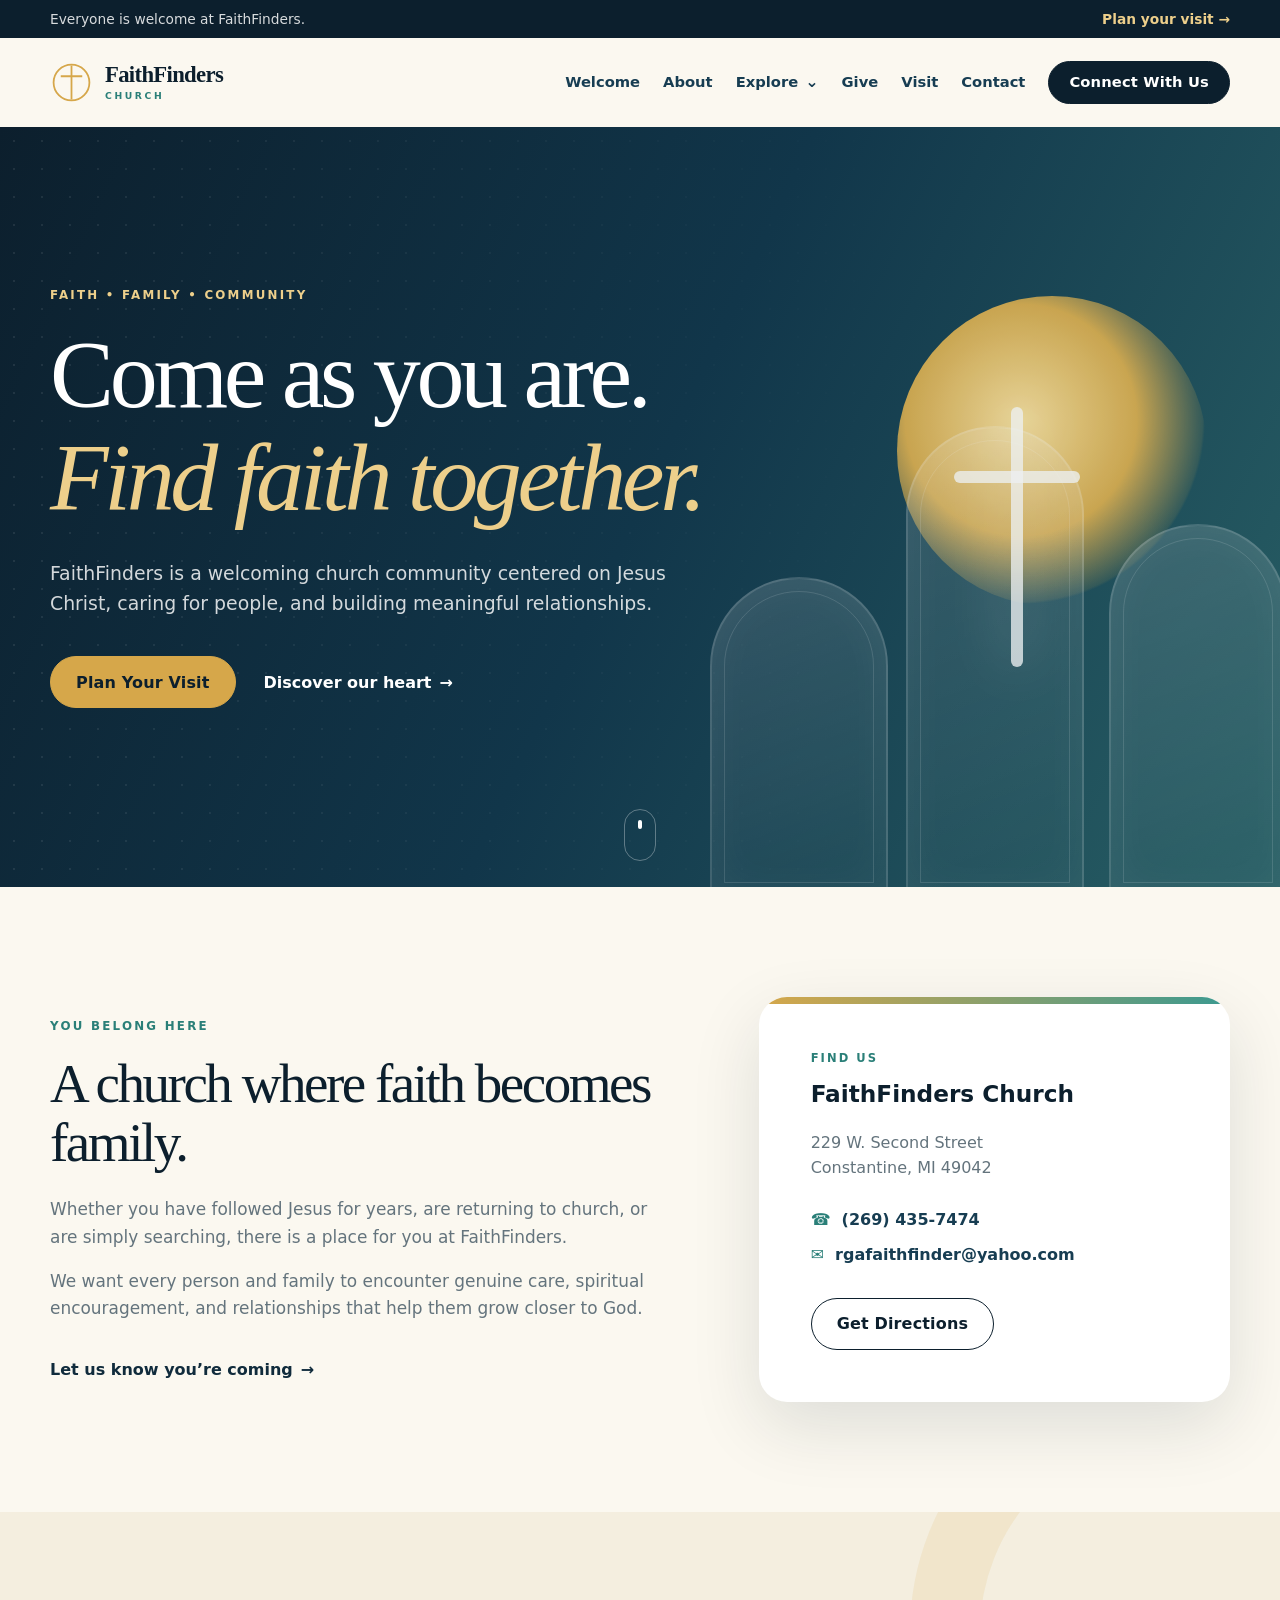
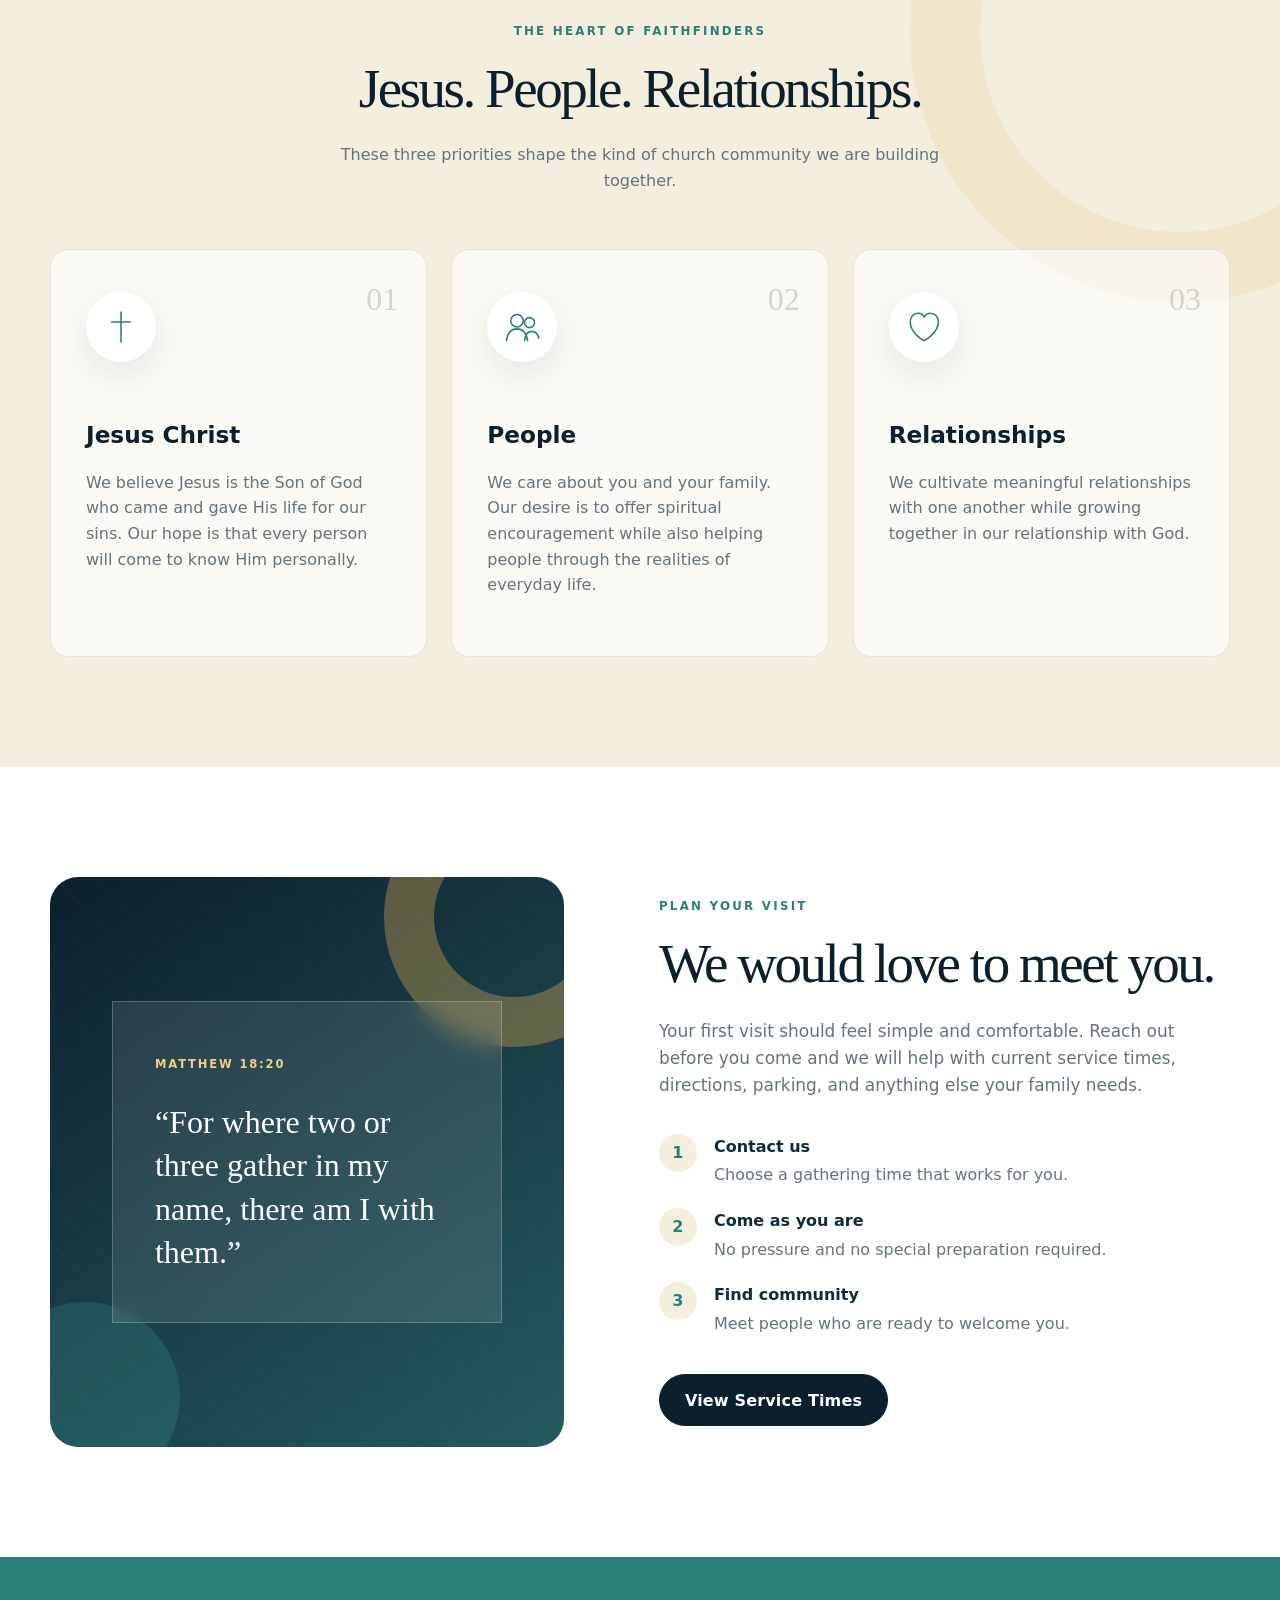
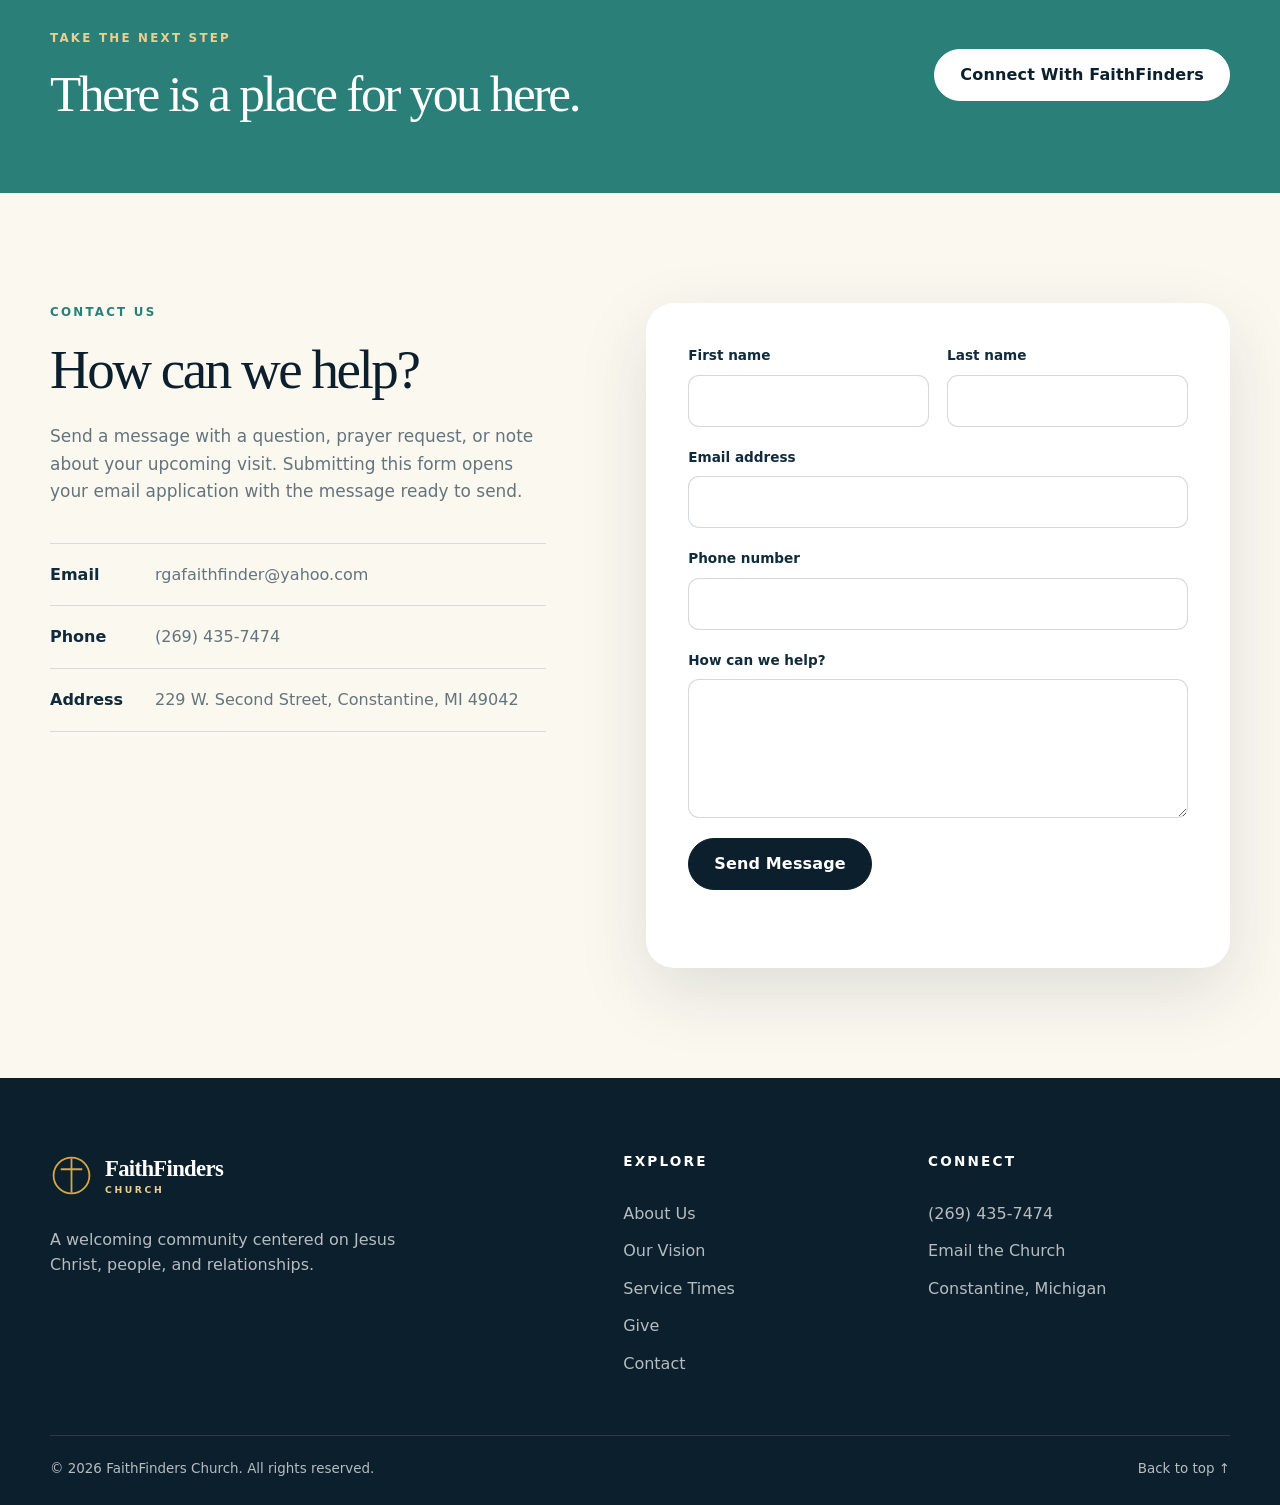
==== index.html @ 2bd444d2 "Add files via upload" ====
<!DOCTYPE html>
<html lang="en">
<head>
  <meta charset="UTF-8" />
  <meta name="viewport" content="width=device-width, initial-scale=1.0" />
  <meta name="description" content="FaithFinders Church in Constantine, Michigan — a community centered on Jesus Christ, people, and relationships." />
  <title>FaithFinders Church | Constantine, Michigan</title>
  <link rel="stylesheet" href="styles.css" />
</head>
<body>
  <a class="skip-link" href="#main">Skip to main content</a>

  <div class="announcement">
    <div class="container announcement__inner">
      <span>Everyone is welcome at FaithFinders.</span>
      <a href="#visit">Plan your visit <span aria-hidden="true">→</span></a>
    </div>
  </div>

  <header class="site-header" id="top">
    <div class="container nav-wrap">
      <a class="brand" href="#top" aria-label="FaithFinders Church home">
        <span class="brand-mark" aria-hidden="true">
          <svg viewBox="0 0 48 48" role="img">
            <path d="M24 5v38M12 17h24" />
            <circle cx="24" cy="24" r="20" />
          </svg>
        </span>
        <span class="brand-copy">
          <strong>FaithFinders</strong>
          <small>Church</small>
        </span>
      </a>

      <button class="menu-toggle" type="button" aria-expanded="false" aria-controls="primary-nav">
        <span class="sr-only">Toggle navigation</span>
        <span></span><span></span><span></span>
      </button>

      <nav class="primary-nav" id="primary-nav" aria-label="Primary navigation">
        <a href="index.html#welcome">Welcome</a>
        <a href="about-us.html">About</a>
        <div class="nav-dropdown">
          <button class="nav-dropdown__toggle" type="button" aria-expanded="false" aria-haspopup="true">
            Explore <span aria-hidden="true">⌄</span>
          </button>
          <div class="nav-dropdown__menu">
            <a href="vision.html">
              <strong>Our Vision</strong>
              <small>Discover the future we believe for.</small>
            </a>
            <a href="service-times.html">
              <strong>Service Times</strong>
              <small>Find a gathering and plan your visit.</small>
            </a>
          </div>
        </div>
        <a href="give.html">Give</a>
        <a href="index.html#visit">Visit</a>
        <a href="index.html#contact">Contact</a>
        <a class="button button--small" href="index.html#contact">Connect With Us</a>
      </nav>
    </div>
  </header>

  <main id="main">
    <section class="hero" aria-labelledby="hero-title">
      <div class="hero-art" aria-hidden="true">
        <div class="sun"></div>
        <div class="window window--one"></div>
        <div class="window window--two"></div>
        <div class="window window--three"></div>
        <div class="cross"></div>
      </div>
      <div class="container hero__content">
        <p class="eyebrow">Faith • Family • Community</p>
        <h1 id="hero-title">Come as you are.<br /><em>Find faith together.</em></h1>
        <p class="hero__lead">FaithFinders is a welcoming church community centered on Jesus Christ, caring for people, and building meaningful relationships.</p>
        <div class="hero__actions">
          <a class="button" href="#visit">Plan Your Visit</a>
          <a class="text-link" href="about-us.html">Discover our heart <span aria-hidden="true">→</span></a>
        </div>
      </div>
      <a class="scroll-cue" href="#welcome" aria-label="Scroll to welcome section">
        <span></span>
      </a>
    </section>

    <section class="welcome section" id="welcome">
      <div class="container split-grid">
        <div class="section-copy reveal">
          <p class="eyebrow">You belong here</p>
          <h2>A church where faith becomes family.</h2>
          <p>Whether you have followed Jesus for years, are returning to church, or are simply searching, there is a place for you at FaithFinders.</p>
          <p>We want every person and family to encounter genuine care, spiritual encouragement, and relationships that help them grow closer to God.</p>
          <a class="text-link dark" href="#contact">Let us know you’re coming <span aria-hidden="true">→</span></a>
        </div>

        <div class="welcome-card reveal" aria-label="Church address and contact information">
          <div class="welcome-card__accent"></div>
          <p class="card-kicker">Find Us</p>
          <h3>FaithFinders Church</h3>
          <address>
            229 W. Second Street<br />
            Constantine, MI 49042
          </address>
          <div class="contact-lines">
            <a href="tel:+12694357474">
              <span class="icon" aria-hidden="true">☎</span>
              (269) 435-7474
            </a>
            <a href="mailto:rgafaithfinder@yahoo.com">
              <span class="icon" aria-hidden="true">✉</span>
              rgafaithfinder@yahoo.com
            </a>
          </div>
          <a class="button button--outline" href="https://www.google.com/maps/search/?api=1&query=229+W.+Second+Street%2C+Constantine%2C+MI+49042" target="_blank" rel="noopener">Get Directions</a>
        </div>
      </div>
    </section>

    <section class="heart section" id="about">
      <div class="container">
        <div class="section-heading reveal">
          <p class="eyebrow">The heart of FaithFinders</p>
          <h2>Jesus. People. Relationships.</h2>
          <p>These three priorities shape the kind of church community we are building together.</p>
        </div>

        <div class="value-grid">
          <article class="value-card reveal">
            <span class="value-number">01</span>
            <div class="value-icon" aria-hidden="true">
              <svg viewBox="0 0 64 64"><path d="M32 8v48M17 24h30" /></svg>
            </div>
            <h3>Jesus Christ</h3>
            <p>We believe Jesus is the Son of God who came and gave His life for our sins. Our hope is that every person will come to know Him personally.</p>
          </article>

          <article class="value-card reveal">
            <span class="value-number">02</span>
            <div class="value-icon" aria-hidden="true">
              <svg viewBox="0 0 64 64"><circle cx="24" cy="22" r="10"/><circle cx="44" cy="25" r="8"/><path d="M7 54c2-13 9-19 17-19s15 6 17 19M36 54c1-10 6-15 12-15 5 0 9 4 11 11"/></svg>
            </div>
            <h3>People</h3>
            <p>We care about you and your family. Our desire is to offer spiritual encouragement while also helping people through the realities of everyday life.</p>
          </article>

          <article class="value-card reveal">
            <span class="value-number">03</span>
            <div class="value-icon" aria-hidden="true">
              <svg viewBox="0 0 64 64"><path d="M32 54S10 42 10 24c0-8 5-14 13-14 5 0 8 3 9 6 2-3 5-6 10-6 8 0 13 6 13 14 0 18-23 30-23 30Z"/></svg>
            </div>
            <h3>Relationships</h3>
            <p>We cultivate meaningful relationships with one another while growing together in our relationship with God.</p>
          </article>
        </div>
      </div>
    </section>

    <section class="visit section" id="visit">
      <div class="container visit-grid">
        <div class="visit-visual reveal" aria-hidden="true">
          <div class="verse-card">
            <span>Matthew 18:20</span>
            <blockquote>“For where two or three gather in my name, there am I with them.”</blockquote>
          </div>
          <div class="visual-shape visual-shape--one"></div>
          <div class="visual-shape visual-shape--two"></div>
        </div>

        <div class="section-copy reveal">
          <p class="eyebrow">Plan your visit</p>
          <h2>We would love to meet you.</h2>
          <p>Your first visit should feel simple and comfortable. Reach out before you come and we will help with current service times, directions, parking, and anything else your family needs.</p>

          <div class="visit-steps">
            <div class="visit-step">
              <span>1</span>
              <div><strong>Contact us</strong><p>Choose a gathering time that works for you.</p></div>
            </div>
            <div class="visit-step">
              <span>2</span>
              <div><strong>Come as you are</strong><p>No pressure and no special preparation required.</p></div>
            </div>
            <div class="visit-step">
              <span>3</span>
              <div><strong>Find community</strong><p>Meet people who are ready to welcome you.</p></div>
            </div>
          </div>

          <a class="button" href="service-times.html">View Service Times</a>
        </div>
      </div>
    </section>

    <section class="cta-band">
      <div class="container cta-band__inner reveal">
        <div>
          <p class="eyebrow">Take the next step</p>
          <h2>There is a place for you here.</h2>
        </div>
        <a class="button button--light" href="#contact">Connect With FaithFinders</a>
      </div>
    </section>

    <section class="contact section" id="contact">
      <div class="container contact-grid">
        <div class="section-copy reveal">
          <p class="eyebrow">Contact us</p>
          <h2>How can we help?</h2>
          <p>Send a message with a question, prayer request, or note about your upcoming visit. Submitting this form opens your email application with the message ready to send.</p>

          <div class="contact-details">
            <a href="mailto:rgafaithfinder@yahoo.com"><strong>Email</strong><span>rgafaithfinder@yahoo.com</span></a>
            <a href="tel:+12694357474"><strong>Phone</strong><span>(269) 435-7474</span></a>
            <a href="https://www.google.com/maps/search/?api=1&query=229+W.+Second+Street%2C+Constantine%2C+MI+49042" target="_blank" rel="noopener"><strong>Address</strong><span>229 W. Second Street, Constantine, MI 49042</span></a>
          </div>
        </div>

        <form class="contact-form reveal" id="contact-form">
          <div class="field-row">
            <label>First name<input name="firstName" type="text" autocomplete="given-name" required /></label>
            <label>Last name<input name="lastName" type="text" autocomplete="family-name" required /></label>
          </div>
          <label>Email address<input name="email" type="email" autocomplete="email" required /></label>
          <label>Phone number<input name="phone" type="tel" autocomplete="tel" /></label>
          <label>How can we help?<textarea name="message" rows="5" required></textarea></label>
          <button class="button" type="submit">Send Message</button>
          <p class="form-note" id="form-note" aria-live="polite"></p>
        </form>
      </div>
    </section>
  </main>

  <footer class="site-footer">
    <div class="container footer-grid">
      <div>
        <a class="brand brand--footer" href="#top">
          <span class="brand-mark" aria-hidden="true">
            <svg viewBox="0 0 48 48"><path d="M24 5v38M12 17h24"/><circle cx="24" cy="24" r="20"/></svg>
          </span>
          <span class="brand-copy"><strong>FaithFinders</strong><small>Church</small></span>
        </a>
        <p>A welcoming community centered on Jesus Christ, people, and relationships.</p>
      </div>
      <div>
        <h3>Explore</h3>
        <a href="about-us.html">About Us</a>
        <a href="vision.html">Our Vision</a>
        <a href="service-times.html">Service Times</a>
        <a href="give.html">Give</a>
        <a href="index.html#contact">Contact</a>
      </div>
      <div>
        <h3>Connect</h3>
        <a href="tel:+12694357474">(269) 435-7474</a>
        <a href="mailto:rgafaithfinder@yahoo.com">Email the Church</a>
        <span>Constantine, Michigan</span>
      </div>
    </div>
    <div class="container footer-bottom">
      <p>© <span id="year"></span> FaithFinders Church. All rights reserved.</p>
      <a href="#top">Back to top ↑</a>
    </div>
  </footer>

  <script src="script.js"></script>
</body>
</html>
---- styles.css ----
:root {
  --navy-950: #0c1f2d;
  --navy-900: #102b3c;
  --navy-800: #173d52;
  --teal-600: #2a7f78;
  --teal-500: #3b9990;
  --gold-500: #d6a74a;
  --gold-300: #edcf8b;
  --cream-100: #fbf8f0;
  --cream-200: #f4eedf;
  --white: #ffffff;
  --ink: #18303e;
  --muted: #64747d;
  --line: rgba(24, 48, 62, 0.14);
  --shadow: 0 24px 70px rgba(12, 31, 45, 0.12);
  --radius-lg: 28px;
  --radius-md: 18px;
  --container: 1180px;
}

* { box-sizing: border-box; }
html { scroll-behavior: smooth; overflow-x: hidden; }
body {
  margin: 0;
  color: var(--ink);
  background: var(--cream-100);
  font-family: Inter, ui-sans-serif, system-ui, -apple-system, BlinkMacSystemFont, "Segoe UI", sans-serif;
  line-height: 1.6;
  -webkit-font-smoothing: antialiased;
  overflow-x: hidden;
}
body.menu-open { overflow: hidden; }
a { color: inherit; text-decoration: none; }
button, input, textarea { font: inherit; }
img, svg { display: block; max-width: 100%; }
address { font-style: normal; }

.container { width: min(calc(100% - 40px), var(--container)); margin-inline: auto; }
.section { padding: 110px 0; }
.sr-only { position: absolute; width: 1px; height: 1px; padding: 0; margin: -1px; overflow: hidden; clip: rect(0,0,0,0); white-space: nowrap; border: 0; }
.skip-link { position: fixed; top: 12px; left: 12px; z-index: 999; transform: translateY(-150%); background: white; color: var(--navy-950); padding: 10px 16px; border-radius: 8px; }
.skip-link:focus { transform: translateY(0); }

.announcement { background: var(--navy-950); color: rgba(255,255,255,.84); font-size: .86rem; }
.announcement__inner { min-height: 38px; display: flex; align-items: center; justify-content: space-between; gap: 20px; }
.announcement a { color: var(--gold-300); font-weight: 700; }

.site-header { position: sticky; top: 0; z-index: 50; background: rgba(251,248,240,.92); border-bottom: 1px solid transparent; backdrop-filter: blur(18px); transition: border-color .25s ease, box-shadow .25s ease; }
.site-header.scrolled { border-color: var(--line); box-shadow: 0 8px 30px rgba(12,31,45,.08); }
.nav-wrap { height: 88px; display: flex; align-items: center; justify-content: space-between; }
.brand { display: inline-flex; align-items: center; gap: 12px; }
.brand-mark { width: 43px; height: 43px; display: grid; place-items: center; border-radius: 50%; color: var(--gold-500); }
.brand-mark svg { width: 43px; height: 43px; fill: none; stroke: currentColor; stroke-width: 2; }
.brand-copy { display: grid; line-height: 1.05; }
.brand-copy strong { font-family: Georgia, "Times New Roman", serif; font-size: 1.42rem; letter-spacing: -.03em; color: var(--navy-950); }
.brand-copy small { margin-top: 4px; text-transform: uppercase; letter-spacing: .28em; font-size: .58rem; font-weight: 800; color: var(--teal-600); }
.primary-nav { display: flex; align-items: center; gap: 23px; font-size: .92rem; font-weight: 700; color: var(--navy-800); }
.primary-nav > a:not(.button) { position: relative; }
.primary-nav > a:not(.button)::after { content: ""; position: absolute; left: 0; right: 100%; bottom: -7px; height: 2px; background: var(--gold-500); transition: right .2s ease; }
.primary-nav > a:not(.button):hover::after { right: 0; }
.menu-toggle { display: none; border: 0; background: transparent; padding: 8px; }
.menu-toggle span:not(.sr-only) { width: 26px; height: 2px; margin: 5px 0; background: var(--navy-950); transition: .25s ease; }

.button { display: inline-flex; align-items: center; justify-content: center; min-height: 52px; padding: 0 25px; border: 1px solid var(--navy-950); border-radius: 999px; background: var(--navy-950); color: white; font-weight: 800; letter-spacing: .01em; cursor: pointer; transition: transform .2s ease, box-shadow .2s ease, background .2s ease; }
.button:hover { transform: translateY(-2px); box-shadow: 0 12px 25px rgba(12,31,45,.18); }
.button--small { min-height: 43px; padding-inline: 20px; }
.button--outline { background: transparent; color: var(--navy-950); }
.button--outline:hover { background: var(--navy-950); color: white; }
.button--light { background: white; border-color: white; color: var(--navy-950); }
.text-link { display: inline-flex; align-items: center; gap: 8px; color: white; font-weight: 800; }
.text-link span { transition: transform .2s ease; }
.text-link:hover span { transform: translateX(5px); }
.text-link.dark { color: var(--navy-900); }

.hero { position: relative; min-height: 760px; display: grid; align-items: center; overflow: hidden; color: white; background: linear-gradient(115deg, var(--navy-950) 0%, #11364a 50%, #285f65 100%); }
.hero::before { content: ""; position: absolute; inset: 0; opacity: .24; background-image: radial-gradient(rgba(255,255,255,.35) 1px, transparent 1px); background-size: 28px 28px; mask-image: linear-gradient(to right, black, transparent 72%); }
.hero__content { position: relative; z-index: 2; padding: 80px 0 100px; }
.eyebrow { margin: 0 0 18px; color: var(--teal-600); text-transform: uppercase; letter-spacing: .19em; font-size: .74rem; font-weight: 900; }
.hero .eyebrow, .cta-band .eyebrow { color: var(--gold-300); }
h1, h2, h3 { margin-top: 0; line-height: 1.08; color: var(--navy-950); }
h1, h2 { font-family: Georgia, "Times New Roman", serif; font-weight: 500; letter-spacing: -.045em; }
h1 { max-width: 820px; margin-bottom: 28px; color: white; font-size: clamp(3.8rem, 7.5vw, 7.2rem); }
h1 em { color: var(--gold-300); font-weight: 400; }
h2 { margin-bottom: 24px; font-size: clamp(2.5rem, 4.3vw, 4.5rem); }
h3 { font-size: 1.45rem; }
.hero__lead { max-width: 660px; margin: 0 0 38px; color: rgba(255,255,255,.82); font-size: 1.18rem; }
.hero__actions { display: flex; align-items: center; gap: 28px; flex-wrap: wrap; }
.hero .button { background: var(--gold-500); border-color: var(--gold-500); color: var(--navy-950); }
.hero-art { position: absolute; right: -2vw; bottom: -10px; width: min(48vw, 660px); height: 86%; opacity: .92; }
.sun { position: absolute; width: 310px; height: 310px; top: 8%; right: 16%; border-radius: 50%; background: radial-gradient(circle at 40% 40%, #f8df9b 0%, #d8ad50 44%, rgba(216,173,80,.12) 69%, transparent 70%); }
.window { position: absolute; bottom: 0; width: 29%; height: 64%; border: 2px solid rgba(255,255,255,.17); border-radius: 180px 180px 0 0; background: linear-gradient(160deg, rgba(255,255,255,.14), rgba(255,255,255,.02)); box-shadow: inset 0 0 50px rgba(255,255,255,.06); }
.window::after { content: ""; position: absolute; inset: 12px; border: 1px solid rgba(255,255,255,.14); border-radius: inherit; }
.window--one { left: 3%; height: 49%; }
.window--two { left: 35%; height: 72%; }
.window--three { right: 3%; height: 57%; }
.cross { position: absolute; left: 52%; top: 25%; width: 12px; height: 260px; background: rgba(255,255,255,.78); border-radius: 8px; box-shadow: 0 0 60px rgba(255,255,255,.34); }
.cross::before { content: ""; position: absolute; width: 126px; height: 12px; left: 50%; top: 64px; transform: translateX(-50%); background: inherit; border-radius: 8px; }
.scroll-cue { position: absolute; left: 50%; bottom: 26px; z-index: 3; width: 32px; height: 52px; border: 1px solid rgba(255,255,255,.32); border-radius: 20px; transform: translateX(-50%); }
.scroll-cue span { position: absolute; left: 50%; top: 10px; width: 4px; height: 9px; border-radius: 3px; background: white; transform: translateX(-50%); animation: scroll 1.8s infinite; }
@keyframes scroll { 0% { opacity: 0; transform: translate(-50%,0); } 30% { opacity: 1; } 100% { opacity: 0; transform: translate(-50%,18px); } }

.split-grid { display: grid; grid-template-columns: 1.05fr .8fr; align-items: center; gap: 90px; }
.section-copy > p:not(.eyebrow) { max-width: 650px; color: var(--muted); font-size: 1.06rem; }
.section-copy .text-link { margin-top: 18px; }
.welcome-card { position: relative; padding: 52px; overflow: hidden; border-radius: var(--radius-lg); background: white; box-shadow: var(--shadow); }
.welcome-card__accent { position: absolute; top: 0; left: 0; right: 0; height: 7px; background: linear-gradient(90deg, var(--gold-500), var(--teal-500)); }
.card-kicker { margin: 0 0 14px; color: var(--teal-600); text-transform: uppercase; letter-spacing: .18em; font-size: .72rem; font-weight: 900; }
.welcome-card address { margin: 16px 0 26px; color: var(--muted); }
.contact-lines { display: grid; gap: 10px; margin-bottom: 30px; }
.contact-lines a { display: flex; align-items: center; gap: 11px; font-weight: 700; color: var(--navy-800); }
.icon { color: var(--teal-600); }

.heart { position: relative; overflow: hidden; background: var(--cream-200); }
.heart::after { content: ""; position: absolute; width: 400px; height: 400px; right: -170px; top: -150px; border: 70px solid rgba(214,167,74,.13); border-radius: 50%; }
.section-heading { max-width: 780px; margin: 0 auto 55px; text-align: center; }
.section-heading > p:last-child { max-width: 610px; margin: 0 auto; color: var(--muted); }
.value-grid { position: relative; z-index: 2; display: grid; grid-template-columns: repeat(3, 1fr); gap: 24px; }
.value-card { position: relative; min-height: 400px; padding: 42px 35px; border: 1px solid rgba(24,48,62,.1); border-radius: var(--radius-md); background: rgba(255,255,255,.62); transition: transform .25s ease, background .25s ease, box-shadow .25s ease; }
.value-card:hover { transform: translateY(-8px); background: white; box-shadow: var(--shadow); }
.value-number { position: absolute; top: 24px; right: 28px; color: rgba(24,48,62,.18); font-family: Georgia, serif; font-size: 2rem; }
.value-icon { width: 70px; height: 70px; margin-bottom: 60px; display: grid; place-items: center; border-radius: 50%; background: white; color: var(--teal-600); box-shadow: 0 12px 30px rgba(12,31,45,.08); }
.value-icon svg { width: 40px; height: 40px; fill: none; stroke: currentColor; stroke-width: 2.5; stroke-linecap: round; stroke-linejoin: round; }
.value-card p { color: var(--muted); }

.visit { background: white; }
.visit-grid { display: grid; grid-template-columns: .9fr 1fr; align-items: center; gap: 95px; }
.visit-visual { position: relative; min-height: 570px; display: grid; place-items: center; overflow: hidden; border-radius: var(--radius-lg); background: linear-gradient(145deg, var(--navy-950), #255a61); }
.visit-visual::before { content: ""; position: absolute; inset: 0; opacity: .2; background: repeating-linear-gradient(45deg, transparent 0 28px, rgba(255,255,255,.09) 28px 29px); }
.verse-card { position: relative; z-index: 2; width: min(78%, 390px); padding: 48px 42px; border: 1px solid rgba(255,255,255,.22); background: rgba(255,255,255,.1); color: white; backdrop-filter: blur(12px); }
.verse-card span { color: var(--gold-300); text-transform: uppercase; letter-spacing: .16em; font-size: .72rem; font-weight: 800; }
.verse-card blockquote { margin: 26px 0 0; font-family: Georgia, serif; font-size: 2rem; line-height: 1.35; }
.visual-shape { position: absolute; border-radius: 50%; }
.visual-shape--one { width: 260px; height: 260px; top: -90px; right: -80px; border: 50px solid rgba(214,167,74,.38); }
.visual-shape--two { width: 190px; height: 190px; left: -60px; bottom: -45px; background: rgba(59,153,144,.25); }
.visit-steps { margin: 35px 0 38px; display: grid; gap: 20px; }
.visit-step { display: flex; align-items: flex-start; gap: 17px; }
.visit-step > span { flex: 0 0 38px; height: 38px; display: grid; place-items: center; border-radius: 50%; background: var(--cream-200); color: var(--teal-600); font-weight: 900; }
.visit-step strong { display: block; margin-bottom: 3px; color: var(--navy-900); }
.visit-step p { margin: 0; color: var(--muted); }

.cta-band { padding: 72px 0; color: white; background: var(--teal-600); }
.cta-band__inner { display: flex; align-items: center; justify-content: space-between; gap: 40px; }
.cta-band h2 { margin: 0; color: white; font-size: clamp(2.3rem, 4vw, 4rem); }

.contact { background: var(--cream-100); }
.contact-grid { display: grid; grid-template-columns: .85fr 1fr; gap: 100px; align-items: start; }
.contact-details { display: grid; margin-top: 38px; border-top: 1px solid var(--line); }
.contact-details a { display: grid; grid-template-columns: 90px 1fr; gap: 15px; padding: 18px 0; border-bottom: 1px solid var(--line); }
.contact-details strong { color: var(--navy-900); }
.contact-details span { color: var(--muted); }
.contact-form { padding: 42px; border-radius: var(--radius-lg); background: white; box-shadow: var(--shadow); }
.contact-form label { display: grid; gap: 8px; margin-bottom: 20px; color: var(--navy-900); font-size: .85rem; font-weight: 800; }
.field-row { display: grid; grid-template-columns: 1fr 1fr; gap: 18px; }
input, textarea { width: 100%; border: 1px solid rgba(24,48,62,.18); border-radius: 11px; background: #fff; color: var(--ink); padding: 14px 15px; outline: none; transition: border-color .2s ease, box-shadow .2s ease; }
input:focus, textarea:focus { border-color: var(--teal-500); box-shadow: 0 0 0 4px rgba(59,153,144,.12); }
textarea { resize: vertical; }
.form-note { min-height: 24px; margin: 12px 0 0; color: var(--teal-600); font-weight: 700; }

.site-footer { padding: 76px 0 26px; background: var(--navy-950); color: rgba(255,255,255,.7); }
.footer-grid { display: grid; grid-template-columns: 1.5fr .7fr .9fr; gap: 70px; }
.brand--footer .brand-copy strong { color: white; }
.brand--footer .brand-copy small { color: var(--gold-300); }
.footer-grid > div:first-child p { max-width: 390px; margin-top: 22px; }
.footer-grid h3 { margin-bottom: 20px; color: white; font-size: .85rem; text-transform: uppercase; letter-spacing: .16em; }
.footer-grid > div:not(:first-child) { display: flex; flex-direction: column; align-items: flex-start; gap: 12px; }
.footer-grid a:hover { color: white; }
.footer-bottom { margin-top: 58px; padding-top: 22px; display: flex; justify-content: space-between; gap: 20px; border-top: 1px solid rgba(255,255,255,.12); font-size: .84rem; }
.footer-bottom p { margin: 0; }

.reveal { opacity: 0; transform: translateY(22px); transition: opacity .7s ease, transform .7s ease; }
.reveal.is-visible { opacity: 1; transform: translateY(0); }

@media (max-width: 980px) {
  .section { padding: 85px 0; }
  .menu-toggle { display: block; position: relative; z-index: 55; }
  .primary-nav { position: fixed; inset: 0; z-index: 50; padding: 125px 32px 45px; flex-direction: column; align-items: flex-start; background: var(--cream-100); transform: translateX(100%); transition: transform .3s ease; font-size: 1.35rem; }
  .primary-nav.is-open { transform: translateX(0); }
  .menu-toggle[aria-expanded="true"] span:nth-of-type(2) { transform: translateY(7px) rotate(45deg); }
  .menu-toggle[aria-expanded="true"] span:nth-of-type(3) { opacity: 0; }
  .menu-toggle[aria-expanded="true"] span:nth-of-type(4) { transform: translateY(-7px) rotate(-45deg); }
  .hero { min-height: 690px; }
  .hero-art { right: -22vw; width: 75vw; opacity: .45; }
  .split-grid, .visit-grid, .contact-grid { grid-template-columns: 1fr; gap: 55px; }
  .value-grid { grid-template-columns: 1fr; }
  .value-card { min-height: auto; }
  .value-icon { margin-bottom: 35px; }
  .visit-visual { min-height: 480px; }
  .contact-grid { gap: 50px; }
  .footer-grid { grid-template-columns: 1.3fr 1fr 1fr; gap: 35px; }
}

@media (max-width: 680px) {
  .container { width: min(calc(100% - 28px), var(--container)); }
  .announcement__inner { justify-content: center; text-align: center; }
  .announcement__inner span:first-child { display: none; }
  .nav-wrap { height: 74px; }
  .brand-mark, .brand-mark svg { width: 37px; height: 37px; }
  .brand-copy strong { font-size: 1.2rem; }
  .hero { min-height: 640px; }
  .hero__content { padding: 70px 0 92px; }
  h1 { font-size: clamp(3.1rem, 15vw, 4.7rem); }
  h2 { font-size: clamp(2.35rem, 12vw, 3.4rem); }
  .hero__lead { font-size: 1.04rem; }
  .hero__actions { align-items: flex-start; flex-direction: column; gap: 22px; }
  .hero-art { right: -48vw; width: 115vw; }
  .scroll-cue { display: none; }
  .section { padding: 72px 0; }
  .welcome-card, .contact-form { padding: 34px 25px; }
  .value-card { padding: 36px 26px; }
  .visit-visual { min-height: 410px; }
  .verse-card { width: 84%; padding: 35px 28px; }
  .verse-card blockquote { font-size: 1.55rem; }
  .cta-band__inner { align-items: flex-start; flex-direction: column; }
  .field-row { grid-template-columns: 1fr; gap: 0; }
  .contact-details a { grid-template-columns: 1fr; gap: 3px; }
  .footer-grid { grid-template-columns: 1fr; }
  .footer-bottom { align-items: flex-start; flex-direction: column; }
}

@media (prefers-reduced-motion: reduce) {
  *, *::before, *::after { scroll-behavior: auto !important; animation-duration: .01ms !important; animation-iteration-count: 1 !important; transition-duration: .01ms !important; }
  .reveal { opacity: 1; transform: none; }
}

/* About page */
.nav-current { color: var(--teal-600); }
.nav-current::after { right: 0 !important; }
.page-hero { position: relative; min-height: 500px; display: grid; align-items: center; overflow: hidden; color: white; background: linear-gradient(120deg, var(--navy-950) 0%, #173f50 57%, #357970 100%); }
.page-hero::before { content: ""; position: absolute; inset: 0; opacity: .22; background-image: radial-gradient(rgba(255,255,255,.4) 1px, transparent 1px); background-size: 27px 27px; mask-image: linear-gradient(to right, black 15%, transparent 92%); }
.page-hero::after { content: ""; position: absolute; width: 460px; height: 460px; right: -100px; top: -125px; border: 90px solid rgba(214,167,74,.23); border-radius: 50%; }
.page-hero__inner { position: relative; z-index: 2; padding: 95px 0 110px; }
.page-hero h1 { max-width: 860px; margin-bottom: 22px; font-size: clamp(3.6rem, 7vw, 6.7rem); }
.page-hero__lead { max-width: 720px; margin: 0; color: rgba(255,255,255,.83); font-size: 1.16rem; }
.breadcrumbs { display: flex; align-items: center; gap: 9px; margin-bottom: 38px; color: rgba(255,255,255,.68); font-size: .82rem; font-weight: 800; text-transform: uppercase; letter-spacing: .13em; }
.breadcrumbs a { color: var(--gold-300); }
.story-grid { display: grid; grid-template-columns: 1fr .86fr; gap: 90px; align-items: center; }
.story-copy p:not(.eyebrow) { color: var(--muted); font-size: 1.06rem; }
.story-panel { position: relative; min-height: 510px; overflow: hidden; border-radius: var(--radius-lg); background: linear-gradient(150deg, var(--navy-950), #275c61); box-shadow: var(--shadow); }
.story-panel::before { content: ""; position: absolute; inset: 0; opacity: .18; background: repeating-linear-gradient(45deg, transparent 0 27px, rgba(255,255,255,.1) 27px 28px); }
.story-panel__cross { position: absolute; left: 50%; top: 50%; width: 15px; height: 265px; border-radius: 8px; background: rgba(255,255,255,.84); transform: translate(-50%,-50%); box-shadow: 0 0 75px rgba(255,255,255,.22); }
.story-panel__cross::before { content: ""; position: absolute; width: 132px; height: 15px; left: 50%; top: 65px; border-radius: 8px; background: inherit; transform: translateX(-50%); }
.story-panel__quote { position: absolute; z-index: 2; left: 35px; right: 35px; bottom: 30px; padding: 25px 28px; border: 1px solid rgba(255,255,255,.18); background: rgba(12,31,45,.52); color: white; backdrop-filter: blur(10px); }
.story-panel__quote p { margin: 0; font-family: Georgia, serif; font-size: 1.3rem; line-height: 1.4; }
.mission { background: var(--cream-200); }
.mission-grid { display: grid; grid-template-columns: repeat(3, 1fr); gap: 24px; }
.mission-card { padding: 42px 34px; border: 1px solid rgba(24,48,62,.1); border-radius: var(--radius-md); background: rgba(255,255,255,.72); }
.mission-card__icon { width: 55px; height: 55px; margin-bottom: 28px; display: grid; place-items: center; border-radius: 50%; background: var(--navy-950); color: var(--gold-300); font-weight: 900; }
.mission-card p { margin-bottom: 0; color: var(--muted); }
.belief-grid { display: grid; grid-template-columns: .82fr 1fr; gap: 95px; align-items: start; }
.belief-intro { position: sticky; top: 145px; }
.belief-list { display: grid; border-top: 1px solid var(--line); }
.belief-item { display: grid; grid-template-columns: 58px 1fr; gap: 22px; padding: 31px 0; border-bottom: 1px solid var(--line); }
.belief-item > span { width: 42px; height: 42px; display: grid; place-items: center; border-radius: 50%; background: var(--cream-200); color: var(--teal-600); font-weight: 900; }
.belief-item h3 { margin-bottom: 8px; }
.belief-item p { margin: 0; color: var(--muted); }
.about-quote { padding: 92px 0; color: white; background: var(--navy-950); }
.about-quote blockquote { max-width: 940px; margin: 0 auto; text-align: center; font-family: Georgia, serif; font-size: clamp(2rem, 4.4vw, 4.1rem); line-height: 1.25; color: white; }
.about-quote blockquote em { color: var(--gold-300); font-weight: 400; }
.about-quote cite { display: block; margin-top: 28px; color: rgba(255,255,255,.58); font-family: Inter, ui-sans-serif, system-ui, sans-serif; font-size: .78rem; font-style: normal; text-transform: uppercase; letter-spacing: .17em; font-weight: 900; }
.about-connect { background: white; }
.about-connect__card { position: relative; overflow: hidden; display: grid; grid-template-columns: 1fr auto; align-items: center; gap: 50px; padding: 60px 65px; border-radius: var(--radius-lg); background: var(--teal-600); color: white; box-shadow: var(--shadow); }
.about-connect__card::after { content: ""; position: absolute; width: 260px; height: 260px; right: -95px; bottom: -120px; border: 50px solid rgba(255,255,255,.13); border-radius: 50%; }
.about-connect__card h2 { margin: 0; color: white; font-size: clamp(2.3rem, 4vw, 4rem); }
.about-connect__card p { max-width: 650px; margin-bottom: 0; color: rgba(255,255,255,.82); }
.about-connect__card .button { position: relative; z-index: 2; white-space: nowrap; }

@media (max-width: 980px) {
  .story-grid, .belief-grid { grid-template-columns: 1fr; gap: 55px; }
  .mission-grid { grid-template-columns: 1fr; }
  .belief-intro { position: static; }
  .about-connect__card { grid-template-columns: 1fr; align-items: start; }
}

@media (max-width: 680px) {
  .page-hero { min-height: 450px; }
  .page-hero__inner { padding: 70px 0 82px; }
  .page-hero h1 { font-size: clamp(3rem, 15vw, 4.6rem); }
  .breadcrumbs { margin-bottom: 27px; }
  .story-panel { min-height: 420px; }
  .story-panel__quote { left: 18px; right: 18px; bottom: 18px; padding: 20px; }
  .mission-card { padding: 34px 26px; }
  .belief-item { grid-template-columns: 45px 1fr; gap: 14px; }
  .about-connect__card { padding: 42px 27px; }
}

/* Church history timeline */
.history-section { background: var(--cream-100); }
.history-layout { display: grid; grid-template-columns: .72fr 1.28fr; gap: 95px; align-items: start; }
.history-intro { position: sticky; top: 145px; }
.history-intro > p:not(.eyebrow) { max-width: 520px; color: var(--muted); font-size: 1.08rem; }
.history-scripture { position: relative; margin-top: 38px; padding: 34px 34px 30px; overflow: hidden; border-radius: var(--radius-md); background: var(--navy-950); color: white; box-shadow: var(--shadow); }
.history-scripture > span { position: absolute; right: 18px; top: -26px; color: rgba(237,207,139,.18); font-family: Georgia, serif; font-size: 9rem; line-height: 1; }
.history-scripture blockquote { position: relative; margin: 0 0 14px; font-family: Georgia, serif; font-size: 1.7rem; line-height: 1.3; }
.history-scripture cite { color: var(--gold-300); font-size: .72rem; font-style: normal; font-weight: 900; letter-spacing: .15em; text-transform: uppercase; }
.history-timeline { position: relative; display: grid; gap: 0; margin: 0; padding: 0; list-style: none; }
.history-timeline::before { content: ""; position: absolute; top: 8px; bottom: 8px; left: 17px; width: 2px; background: linear-gradient(var(--gold-500), var(--teal-500)); }
.history-event { position: relative; display: grid; grid-template-columns: 145px 1fr; gap: 34px; padding: 0 0 58px 62px; }
.history-event:last-child { padding-bottom: 0; }
.history-event::before { content: ""; position: absolute; left: 9px; top: 6px; width: 18px; height: 18px; border: 5px solid var(--cream-100); border-radius: 50%; background: var(--gold-500); box-shadow: 0 0 0 2px var(--gold-500); }
.history-date { padding-top: 3px; color: var(--teal-600); font-size: .76rem; font-weight: 900; letter-spacing: .12em; text-transform: uppercase; }
.history-content { padding: 30px 34px; border: 1px solid var(--line); border-radius: var(--radius-md); background: white; box-shadow: 0 18px 45px rgba(12,31,45,.07); }
.history-content h3 { margin-bottom: 14px; font-family: Georgia, serif; font-size: 1.75rem; font-weight: 500; }
.history-content p { margin: 0 0 16px; color: var(--muted); font-size: 1.02rem; }
.history-content p:last-child { margin-bottom: 0; }

@media (max-width: 980px) {
  .history-layout { grid-template-columns: 1fr; gap: 55px; }
  .history-intro { position: static; }
}

@media (max-width: 680px) {
  .history-event { grid-template-columns: 1fr; gap: 12px; padding-left: 48px; padding-bottom: 44px; }
  .history-timeline::before { left: 12px; }
  .history-event::before { left: 4px; }
  .history-content { padding: 25px 22px; }
  .history-content h3 { font-size: 1.5rem; }
  .history-scripture { padding: 30px 25px 26px; }
}


/* Explore dropdown and Vision / Service Times pages */
.nav-dropdown { position: relative; }
.nav-dropdown__toggle { display: inline-flex; align-items: center; gap: 7px; padding: 7px 0; border: 0; background: transparent; color: inherit; font: inherit; font-weight: 700; cursor: pointer; }
.nav-dropdown__toggle > span { display: inline-block; font-size: 1rem; transition: transform .2s ease; }
.nav-dropdown__toggle::after { content: ""; position: absolute; left: 0; right: 100%; bottom: 0; height: 2px; background: var(--gold-500); transition: right .2s ease; }
.nav-dropdown:hover .nav-dropdown__toggle::after,
.nav-dropdown:focus-within .nav-dropdown__toggle::after,
.nav-current-parent .nav-dropdown__toggle::after { right: 0; }
.nav-dropdown.is-open .nav-dropdown__toggle > span,
.nav-dropdown:hover .nav-dropdown__toggle > span,
.nav-dropdown:focus-within .nav-dropdown__toggle > span { transform: rotate(180deg); }
.nav-dropdown__menu { position: absolute; top: calc(100% + 17px); left: 50%; z-index: 80; width: 310px; padding: 10px; border: 1px solid rgba(12,31,45,.09); border-radius: 18px; background: white; box-shadow: 0 24px 60px rgba(12,31,45,.18); opacity: 0; visibility: hidden; transform: translate(-50%, 10px); transition: opacity .2s ease, transform .2s ease, visibility .2s ease; }
.nav-dropdown__menu::before { content: ""; position: absolute; top: -8px; left: 50%; width: 15px; height: 15px; border-left: 1px solid rgba(12,31,45,.09); border-top: 1px solid rgba(12,31,45,.09); background: white; transform: translateX(-50%) rotate(45deg); }
.nav-dropdown:hover .nav-dropdown__menu,
.nav-dropdown:focus-within .nav-dropdown__menu,
.nav-dropdown.is-open .nav-dropdown__menu { opacity: 1; visibility: visible; transform: translate(-50%, 0); }
.nav-dropdown__menu a { position: relative; display: grid; gap: 3px; padding: 15px 16px; border-radius: 12px; color: var(--navy-900); }
.nav-dropdown__menu a:hover,
.nav-dropdown__menu a[aria-current="page"] { background: var(--cream-100); }
.nav-dropdown__menu a strong { font-size: .92rem; }
.nav-dropdown__menu a small { color: var(--muted); font-size: .75rem; font-weight: 500; line-height: 1.45; }

.page-hero--vision { background: linear-gradient(120deg, #102536 0%, #31514d 52%, #8c6b32 100%); }
.page-hero--services { background: linear-gradient(120deg, var(--navy-950) 0%, #174557 54%, #2e7771 100%); }
.vision-opening { background: white; }
.vision-opening__grid { display: grid; grid-template-columns: .8fr 1.2fr; gap: 90px; align-items: start; }
.vision-opening__title h2 { max-width: 520px; }
.vision-opening__copy { max-width: 760px; }
.vision-opening__copy p { color: var(--muted); font-size: 1.07rem; }
.vision-opening__copy .vision-lead { color: var(--navy-900); font-family: Georgia, serif; font-size: clamp(1.55rem, 3vw, 2.2rem); line-height: 1.42; }
.vision-worship { overflow: hidden; background: var(--cream-100); }
.vision-feature-grid { display: grid; grid-template-columns: .85fr 1.15fr; gap: 90px; align-items: center; }
.vision-symbol { position: relative; min-height: 520px; display: flex; flex-direction: column; justify-content: flex-end; padding: 55px; overflow: hidden; border-radius: var(--radius-lg); background: linear-gradient(150deg, var(--navy-950), #275c61); color: white; box-shadow: var(--shadow); }
.vision-symbol::before { content: ""; position: absolute; width: 350px; height: 350px; right: -95px; top: -65px; border: 72px solid rgba(237,207,139,.22); border-radius: 50%; }
.vision-symbol::after { content: "+"; position: absolute; top: 80px; left: 65px; color: rgba(255,255,255,.12); font-family: Georgia, serif; font-size: 15rem; font-weight: 300; line-height: .55; }
.vision-symbol span, .vision-symbol strong { position: relative; z-index: 2; }
.vision-symbol span { color: var(--gold-300); font-size: .85rem; font-weight: 900; letter-spacing: .2em; text-transform: uppercase; }
.vision-symbol strong { font-family: Georgia, serif; font-size: clamp(4rem, 8vw, 6.8rem); font-weight: 400; line-height: .95; }
.scripture-reference { margin-top: 30px; padding: 20px 22px; border-left: 4px solid var(--gold-500); background: white; color: var(--muted); font-size: .82rem; line-height: 1.7; box-shadow: 0 12px 30px rgba(12,31,45,.06); }
.vision-body { background: white; }
.body-unity { display: grid; grid-template-columns: .8fr 1.2fr; gap: 90px; padding: 68px; border: 1px solid var(--line); border-radius: var(--radius-lg); background: linear-gradient(145deg, #fff, var(--cream-100)); }
.body-unity > div:last-child p { color: var(--muted); font-size: 1.05rem; }
.vision-pillars { background: var(--navy-950); color: white; }
.vision-pillars .section-heading p { color: rgba(255,255,255,.68); }
.vision-pillars .eyebrow { color: var(--gold-300); }
.vision-card-grid { display: grid; grid-template-columns: repeat(2, minmax(0, 1fr)); gap: 22px; }
.vision-card { position: relative; padding: 42px 38px; overflow: hidden; border: 1px solid rgba(255,255,255,.12); border-radius: var(--radius-md); background: rgba(255,255,255,.055); }
.vision-card::after { content: ""; position: absolute; inset: auto -40px -55px auto; width: 150px; height: 150px; border: 30px solid rgba(214,167,74,.1); border-radius: 50%; }
.vision-card__number { display: block; margin-bottom: 28px; color: var(--gold-300); font-size: .74rem; font-weight: 900; letter-spacing: .18em; }
.vision-card h3 { margin-bottom: 15px; color: white; font-family: Georgia, serif; font-size: 1.75rem; font-weight: 500; }
.vision-card p { position: relative; z-index: 2; color: rgba(255,255,255,.7); }
.vision-big { background: var(--gold-100); }
.vision-big__inner { display: grid; grid-template-columns: .75fr 1.25fr; gap: 75px; align-items: center; }
.vision-big__number { color: var(--gold-500); font-family: Georgia, serif; font-size: clamp(6rem, 15vw, 12rem); line-height: .8; letter-spacing: -.08em; }
.vision-big__inner cite { display: block; margin-top: 20px; color: var(--teal-600); font-style: normal; font-weight: 900; letter-spacing: .14em; text-transform: uppercase; }
.vision-conclusion { background: white; }
.vision-conclusion__grid { display: grid; grid-template-columns: .65fr 1.35fr; gap: 90px; }
.vision-letter { padding: 46px; border-top: 5px solid var(--gold-500); background: var(--cream-100); box-shadow: var(--shadow); }
.vision-letter p { color: var(--muted); font-size: 1.06rem; }
.vision-letter p strong { color: var(--navy-900); }
.vision-signature { margin-top: 28px; color: var(--teal-600) !important; font-family: Georgia, serif; font-size: 1.55rem !important; font-style: italic; }
.vision-actions { display: flex; flex-wrap: wrap; gap: 14px; margin-top: 34px; }
.vision-final-verse { padding: 82px 0; background: linear-gradient(120deg, var(--teal-600), #173f50); color: white; text-align: center; }
.vision-final-verse blockquote { max-width: 900px; margin: 0 auto 18px; font-family: Georgia, serif; font-size: clamp(2rem, 5vw, 4rem); line-height: 1.18; }
.vision-final-verse cite { color: var(--gold-300); font-style: normal; font-weight: 900; letter-spacing: .16em; text-transform: uppercase; }

.service-schedule { background: var(--cream-100); }
.service-grid { display: grid; grid-template-columns: 1.35fr .65fr; gap: 24px; align-items: stretch; }
.service-card { padding: 40px; border: 1px solid var(--line); border-radius: var(--radius-lg); background: white; box-shadow: 0 18px 45px rgba(12,31,45,.07); }
.service-card--featured { color: white; background: linear-gradient(145deg, var(--navy-950), #244f59); }
.service-card__day { margin-bottom: 32px; color: var(--gold-500); font-family: Georgia, serif; font-size: 2.7rem; }
.service-card--featured .service-card__day { color: var(--gold-300); }
.service-card__list { display: grid; gap: 0; }
.service-card__list > div { padding: 25px 0; border-top: 1px solid var(--line); }
.service-card--featured .service-card__list > div { border-color: rgba(255,255,255,.15); }
.service-card__list > div:first-child { padding-top: 0; border-top: 0; }
.service-card__list span { display: block; margin-bottom: 8px; color: var(--teal-600); font-size: .78rem; font-weight: 900; letter-spacing: .15em; text-transform: uppercase; }
.service-card--featured .service-card__list span { color: var(--gold-300); }
.service-card__list h3 { margin-bottom: 7px; font-family: Georgia, serif; font-size: 1.55rem; font-weight: 500; }
.service-card__list p { margin: 0; color: var(--muted); }
.service-card--featured .service-card__list p { color: rgba(255,255,255,.7); }
.schedule-note { display: flex; gap: 18px; align-items: flex-start; margin-top: 28px; padding: 23px 26px; border: 1px solid #e4d1a1; border-radius: var(--radius-md); background: #fff9e8; }
.schedule-note > span { flex: 0 0 28px; width: 28px; height: 28px; display: grid; place-items: center; border-radius: 50%; background: var(--gold-500); color: white; font-family: Georgia, serif; font-style: italic; font-weight: 700; }
.schedule-note p { margin: 1px 0 0; color: #65532d; }
.schedule-note a { font-weight: 800; text-decoration: underline; }
.visit-details { background: white; }
.visit-details__grid { display: grid; grid-template-columns: 1.15fr .85fr; gap: 80px; align-items: center; }
.visit-details__copy > p { color: var(--muted); font-size: 1.05rem; }
.visit-checks { display: grid; gap: 18px; margin-top: 34px; }
.visit-checks > div { display: flex; gap: 16px; align-items: flex-start; }
.visit-checks span { flex: 0 0 30px; height: 30px; display: grid; place-items: center; border-radius: 50%; background: var(--gold-100); color: var(--teal-600); font-weight: 900; }
.visit-checks p { margin: 0; color: var(--muted); }
.visit-checks strong { color: var(--navy-900); }
.location-card { padding: 48px; border-radius: var(--radius-lg); background: var(--cream-100); box-shadow: var(--shadow); }
.location-card h3 { font-family: Georgia, serif; font-size: 2rem; font-weight: 500; }
.location-card address { margin: 20px 0 28px; color: var(--muted); font-style: normal; font-size: 1.05rem; line-height: 1.7; }
.location-card .text-link { display: flex; margin-top: 22px; }
.service-cta { padding: 82px 0; background: var(--teal-600); color: white; }
.service-cta__inner { display: flex; justify-content: space-between; gap: 40px; align-items: center; }
.service-cta h2 { margin-bottom: 10px; }
.service-cta p { margin: 0; color: rgba(255,255,255,.72); }
.service-cta .eyebrow { color: var(--gold-300); }

/* Give page */
.page-hero--give { background: linear-gradient(120deg, var(--navy-950) 0%, #31514d 55%, #9a7638 100%); }
.give-main { background: white; }
.give-grid { display: grid; grid-template-columns: 1fr .9fr; gap: 80px; align-items: center; }
.give-copy > p:not(.eyebrow) { max-width: 650px; color: var(--muted); font-size: 1.07rem; }
.giving-choice-intro { margin-top: 28px; margin-bottom: 15px; color: var(--navy-950) !important; font-weight: 800; }
.giving-choice-list { display: flex; flex-direction: column; align-items: flex-start; gap: 19px; margin: 0 0 28px; }
.giving-choice { display: inline-flex; min-width: 235px; min-height: 50px; align-items: center; justify-content: center; padding: 11px 22px; border: 1.5px solid #363636; border-radius: 3px; background: white; color: #3d3d3d; font-size: .86rem; font-weight: 900; letter-spacing: .12em; line-height: 1.2; text-align: center; text-transform: uppercase; transition: background .2s ease, color .2s ease, transform .2s ease, box-shadow .2s ease; }
.giving-choice:hover, .giving-choice:focus-visible { background: var(--navy-950); color: white; transform: translateY(-2px); box-shadow: 0 10px 22px rgba(12,31,45,.14); }
.giving-contact-note { margin-top: 0; font-size: .95rem !important; }
.give-actions { display: flex; flex-wrap: wrap; gap: 14px; margin-top: 26px; }
.give-verse { position: relative; padding: 58px 54px 50px; overflow: hidden; border-radius: var(--radius-lg); background: linear-gradient(145deg, var(--navy-950), #244f59); color: white; box-shadow: var(--shadow); }
.give-verse::after { content: ""; position: absolute; width: 230px; height: 230px; right: -85px; bottom: -95px; border: 48px solid rgba(237,207,139,.16); border-radius: 50%; }
.give-verse__mark { position: absolute; top: 8px; left: 30px; color: rgba(237,207,139,.22); font-family: Georgia, serif; font-size: 9rem; line-height: 1; }
.give-verse blockquote { position: relative; z-index: 2; margin: 0 0 28px; font-family: Georgia, serif; font-size: clamp(1.65rem, 3vw, 2.3rem); line-height: 1.42; }
.give-verse cite { position: relative; z-index: 2; color: var(--gold-300); font-style: normal; font-size: .78rem; font-weight: 900; letter-spacing: .18em; text-transform: uppercase; }
.give-band { padding: 82px 0; background: var(--teal-600); color: white; }
.give-band__inner { display: flex; justify-content: space-between; gap: 40px; align-items: center; }
.give-band h2 { margin-bottom: 10px; color: white; }
.give-band p { margin: 0; color: rgba(255,255,255,.75); }
.give-band .eyebrow { color: var(--gold-300); }

@media (max-width: 900px) {
  .nav-dropdown { width: 100%; }
  .nav-dropdown__toggle { width: 100%; justify-content: space-between; padding: 8px 0; font-size: 1.35rem; }
  .nav-dropdown__toggle::after { display: none; }
  .nav-dropdown__menu { position: static; width: 100%; max-height: 0; margin: 0; padding: 0 0 0 12px; border: 0; border-radius: 0; background: transparent; box-shadow: none; opacity: 1; visibility: visible; overflow: hidden; transform: none; transition: max-height .3s ease, margin .3s ease; }
  .nav-dropdown__menu::before { display: none; }
  .nav-dropdown:hover .nav-dropdown__menu,
  .nav-dropdown:focus-within .nav-dropdown__menu { max-height: 0; margin: 0; transform: none; }
  .nav-dropdown.is-open .nav-dropdown__menu { max-height: 210px; margin: 8px 0 2px; }
  .nav-dropdown__menu a { padding: 13px 14px; }
  .nav-dropdown__menu a strong { font-size: 1rem; }
  .nav-dropdown__menu a small { font-size: .76rem; }
  .vision-opening__grid, .vision-feature-grid, .body-unity, .vision-big__inner, .vision-conclusion__grid, .visit-details__grid, .give-grid { grid-template-columns: 1fr; gap: 48px; }
  .vision-symbol { min-height: 430px; }
  .body-unity { padding: 42px; }
  .vision-big__number { font-size: 8rem; }
  .service-grid { grid-template-columns: 1fr; }
}

@media (max-width: 640px) {
  .vision-card-grid { grid-template-columns: 1fr; }
  .vision-symbol { min-height: 355px; padding: 35px 28px; }
  .vision-symbol strong { font-size: 4.6rem; }
  .body-unity, .vision-letter, .service-card, .location-card { padding: 30px 24px; }
  .vision-big__number { font-size: 6rem; }
  .vision-actions { flex-direction: column; }
  .vision-actions .button { width: 100%; }
  .service-cta__inner, .give-band__inner { align-items: flex-start; flex-direction: column; }
  .give-verse { padding: 42px 30px 38px; }
  .giving-choice-list { align-items: stretch; }
  .giving-choice { width: 100%; min-width: 0; }
  .give-actions { flex-direction: column; }
  .give-actions .button { width: 100%; }
}
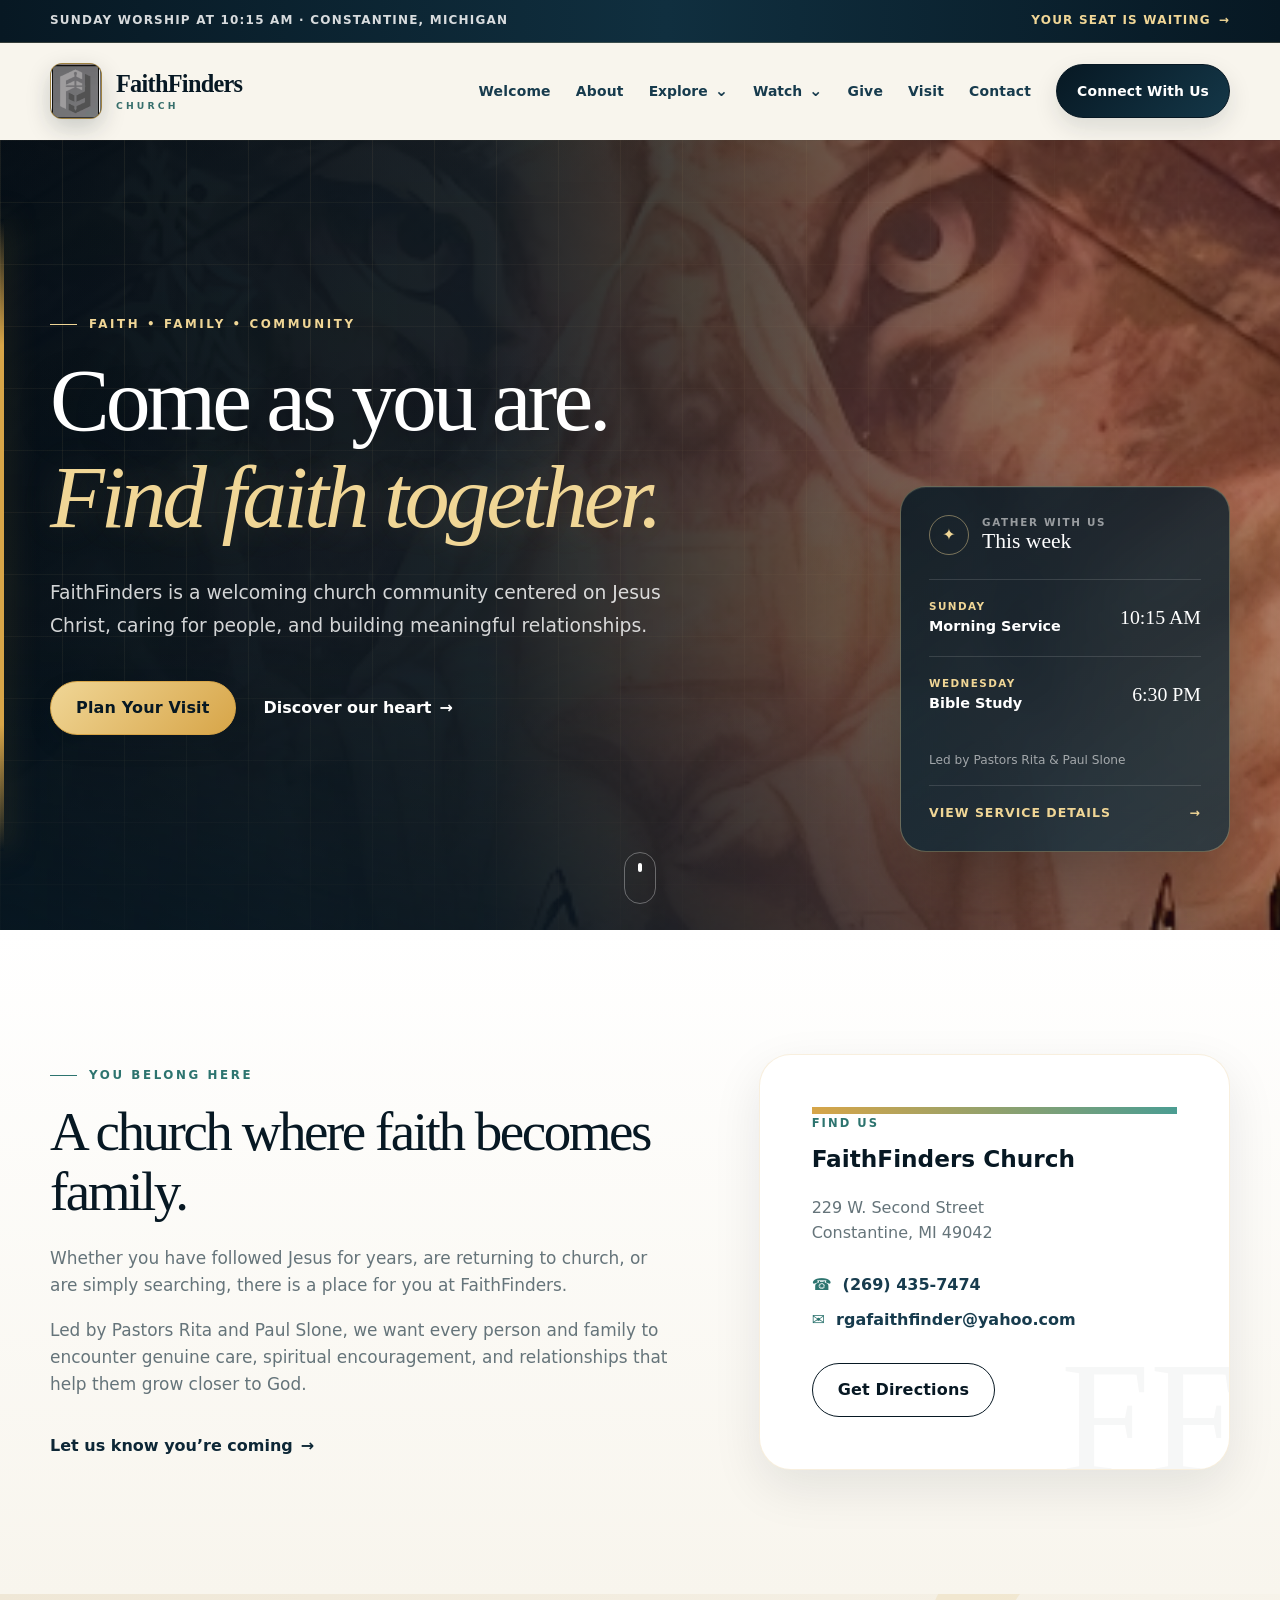
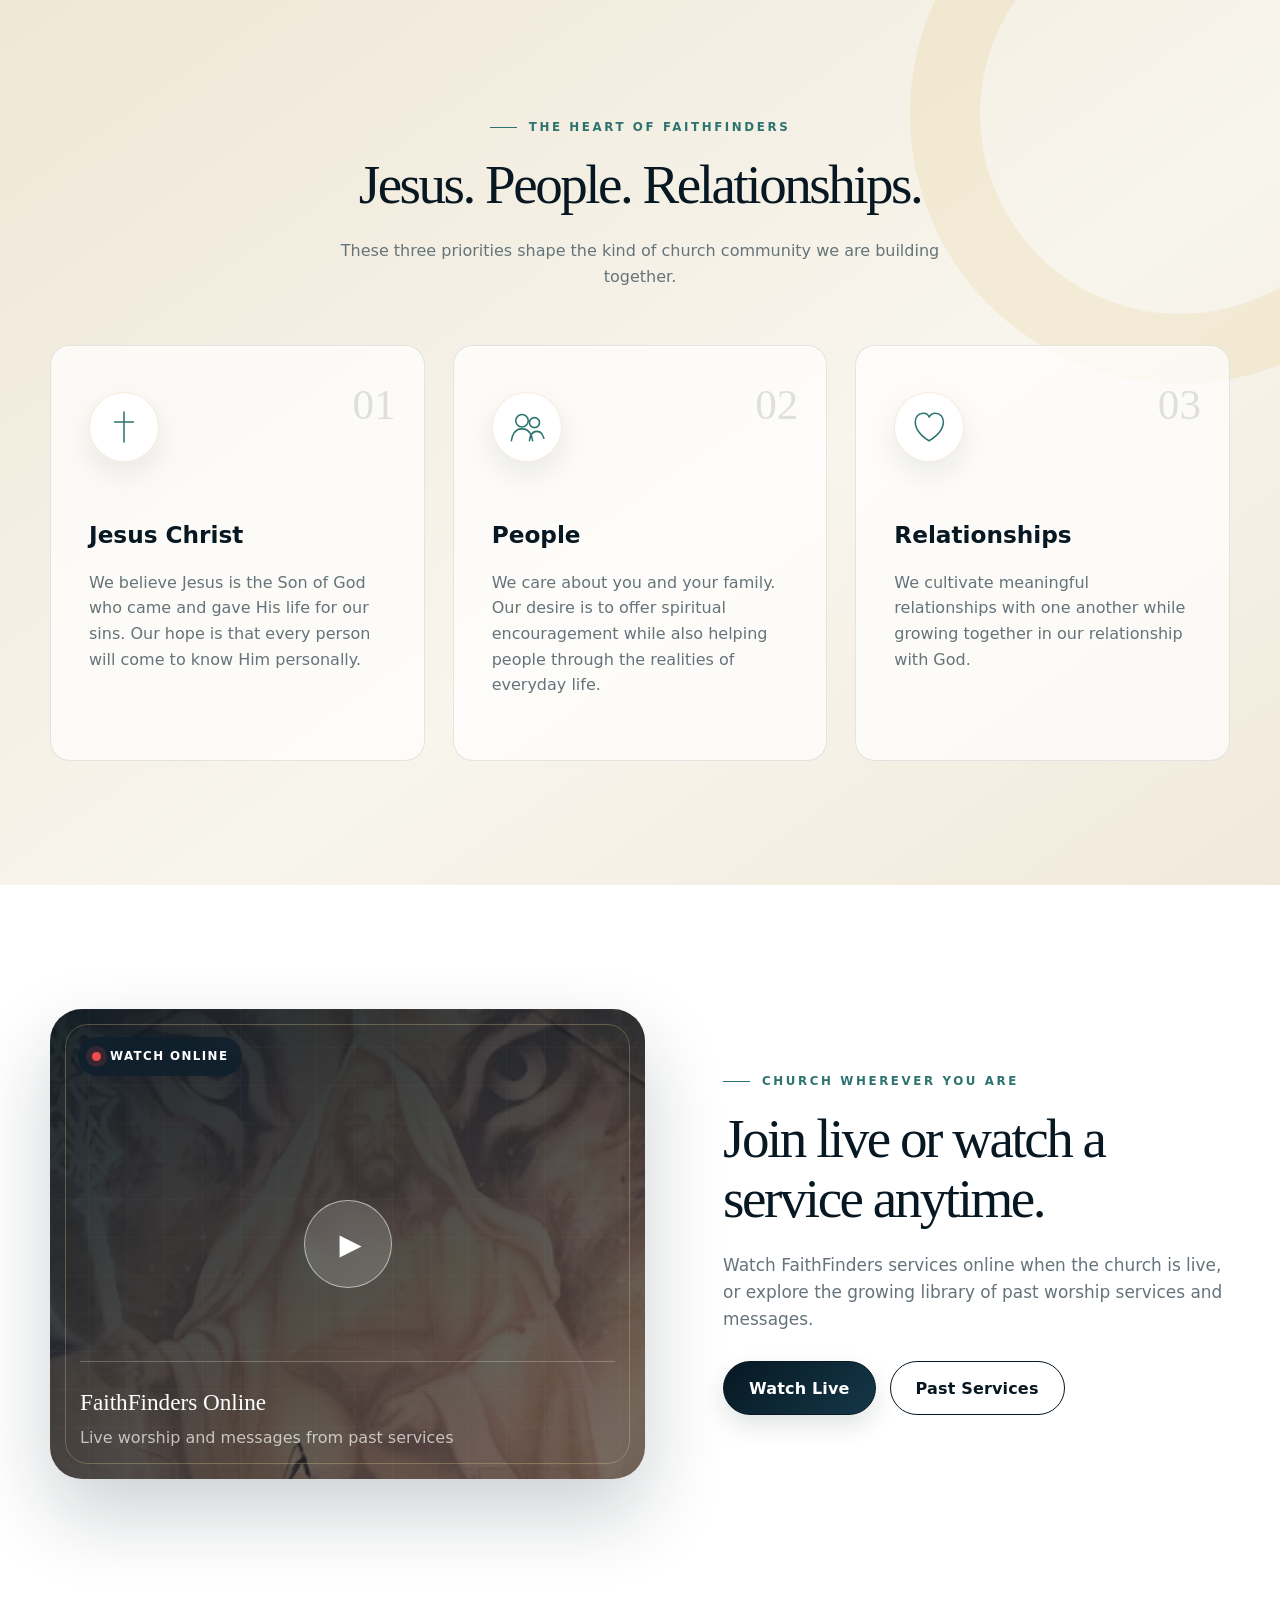
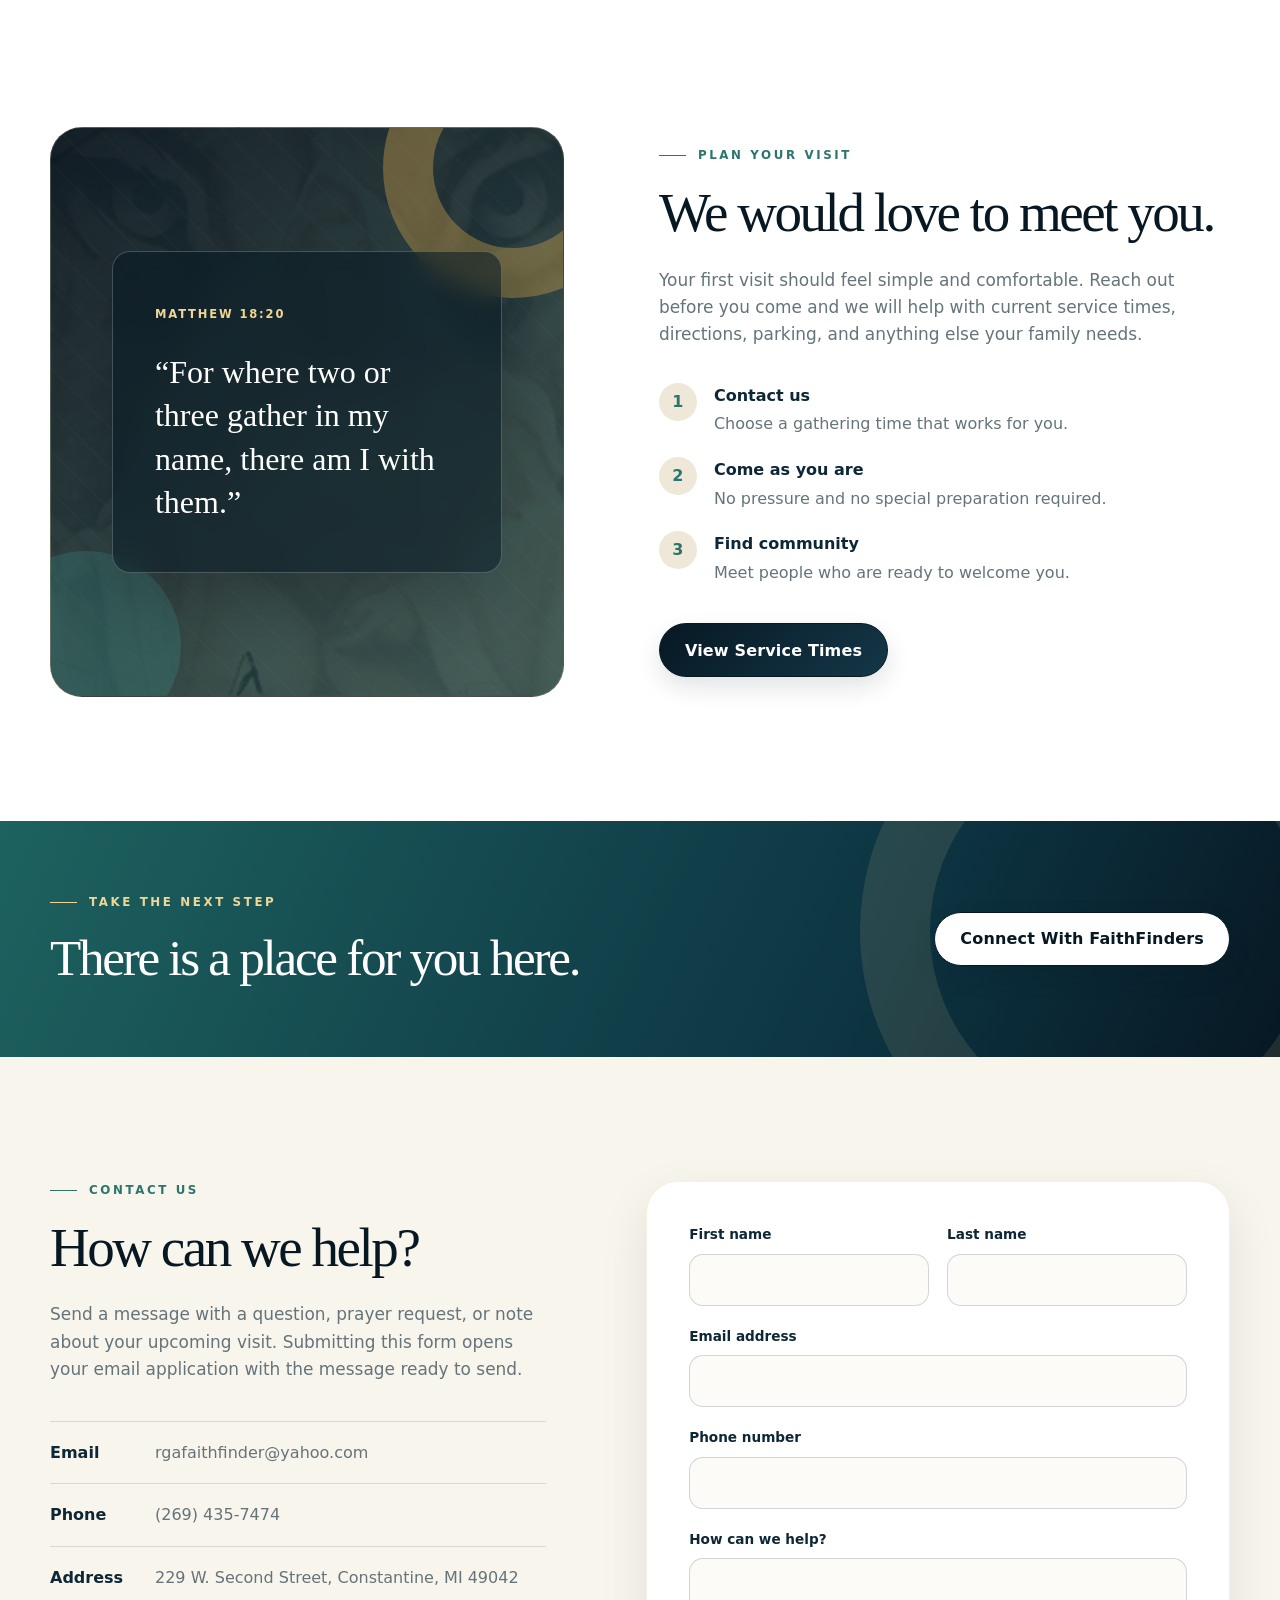
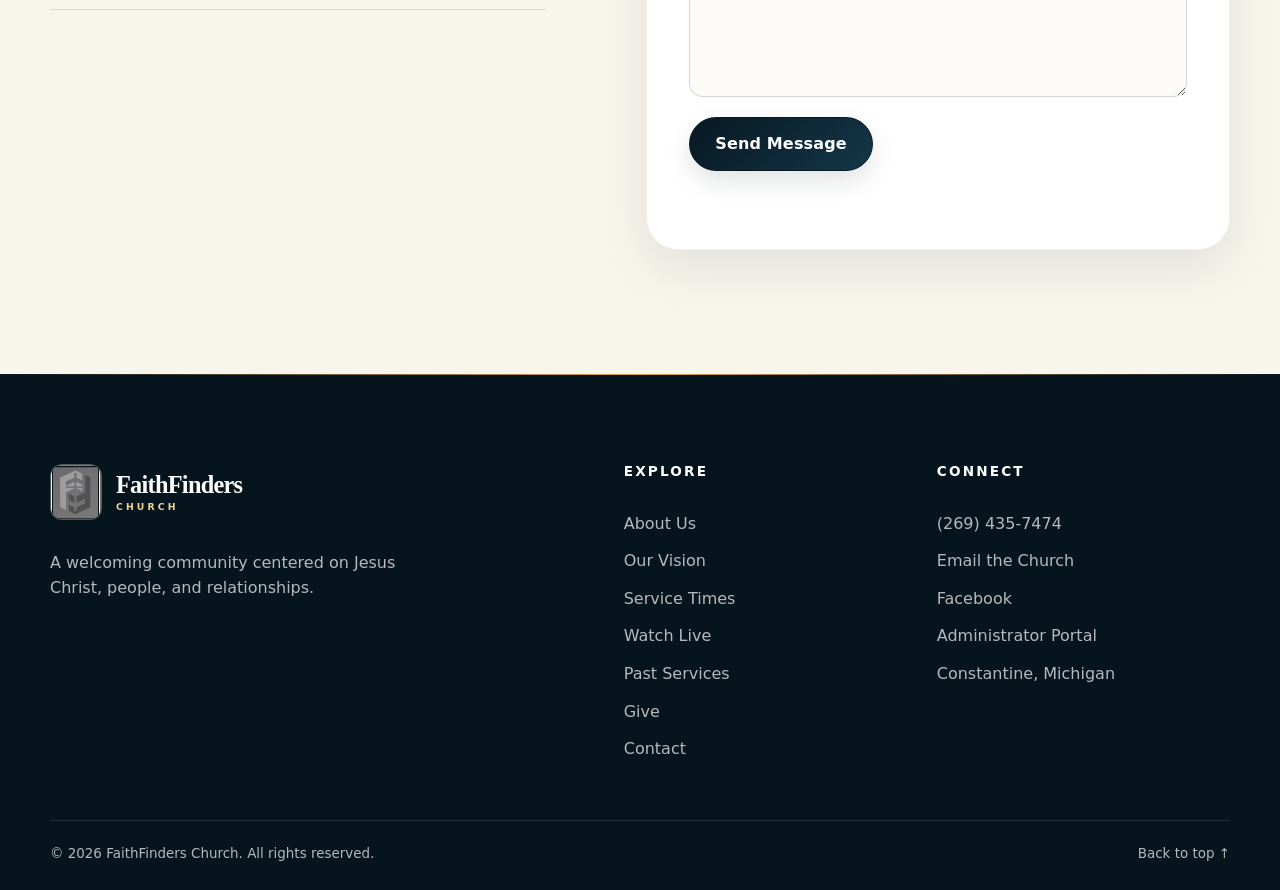
==== commit c98d9dff: "Add files via upload" ====
--- a/index.html
+++ b/index.html
@@ -7,25 +7,20 @@
   <title>FaithFinders Church | Constantine, Michigan</title>
   <link rel="stylesheet" href="styles.css" />
 </head>
-<body>
+<body class="home-page">
   <a class="skip-link" href="#main">Skip to main content</a>
 
   <div class="announcement">
     <div class="container announcement__inner">
-      <span>Everyone is welcome at FaithFinders.</span>
-      <a href="#visit">Plan your visit <span aria-hidden="true">→</span></a>
+      <span>Sunday worship at 10:15 AM · Constantine, Michigan</span>
+      <a href="#visit">Your seat is waiting <span aria-hidden="true">→</span></a>
     </div>
   </div>
 
   <header class="site-header" id="top">
     <div class="container nav-wrap">
       <a class="brand" href="#top" aria-label="FaithFinders Church home">
-        <span class="brand-mark" aria-hidden="true">
-          <svg viewBox="0 0 48 48" role="img">
-            <path d="M24 5v38M12 17h24" />
-            <circle cx="24" cy="24" r="20" />
-          </svg>
-        </span>
+        <span class="brand-mark" aria-hidden="true"><img src="assets/faithfinders-logo.png" alt="" /></span>
         <span class="brand-copy">
           <strong>FaithFinders</strong>
           <small>Church</small>
@@ -55,6 +50,21 @@
             </a>
           </div>
         </div>
+        <div class="nav-dropdown">
+          <button class="nav-dropdown__toggle" type="button" aria-expanded="false" aria-haspopup="true">
+            Watch <span aria-hidden="true">⌄</span>
+          </button>
+          <div class="nav-dropdown__menu">
+            <a href="watch.html#live">
+              <strong>Live Stream</strong>
+              <small>Join a FaithFinders service online.</small>
+            </a>
+            <a href="watch.html#archive">
+              <strong>Past Services</strong>
+              <small>Watch messages and services on demand.</small>
+            </a>
+          </div>
+        </div>
         <a href="give.html">Give</a>
         <a href="index.html#visit">Visit</a>
         <a href="index.html#contact">Contact</a>
@@ -65,13 +75,6 @@
 
   <main id="main">
     <section class="hero" aria-labelledby="hero-title">
-      <div class="hero-art" aria-hidden="true">
-        <div class="sun"></div>
-        <div class="window window--one"></div>
-        <div class="window window--two"></div>
-        <div class="window window--three"></div>
-        <div class="cross"></div>
-      </div>
       <div class="container hero__content">
         <p class="eyebrow">Faith • Family • Community</p>
         <h1 id="hero-title">Come as you are.<br /><em>Find faith together.</em></h1>
@@ -81,6 +84,22 @@
           <a class="text-link" href="about-us.html">Discover our heart <span aria-hidden="true">→</span></a>
         </div>
       </div>
+      <aside class="hero-schedule" aria-label="Weekly service schedule">
+        <div class="hero-schedule__top">
+          <span class="hero-schedule__mark" aria-hidden="true">✦</span>
+          <div><span>Gather with us</span><strong>This week</strong></div>
+        </div>
+        <div class="hero-schedule__row">
+          <div><span>Sunday</span><strong>Morning Service</strong></div>
+          <time datetime="10:15">10:15 AM</time>
+        </div>
+        <div class="hero-schedule__row">
+          <div><span>Wednesday</span><strong>Bible Study</strong></div>
+          <time datetime="18:30">6:30 PM</time>
+        </div>
+        <p>Led by Pastors Rita &amp; Paul Slone</p>
+        <a href="service-times.html">View service details <span aria-hidden="true">→</span></a>
+      </aside>
       <a class="scroll-cue" href="#welcome" aria-label="Scroll to welcome section">
         <span></span>
       </a>
@@ -92,7 +111,7 @@
           <p class="eyebrow">You belong here</p>
           <h2>A church where faith becomes family.</h2>
           <p>Whether you have followed Jesus for years, are returning to church, or are simply searching, there is a place for you at FaithFinders.</p>
-          <p>We want every person and family to encounter genuine care, spiritual encouragement, and relationships that help them grow closer to God.</p>
+          <p>Led by Pastors Rita and Paul Slone, we want every person and family to encounter genuine care, spiritual encouragement, and relationships that help them grow closer to God.</p>
           <a class="text-link dark" href="#contact">Let us know you’re coming <span aria-hidden="true">→</span></a>
         </div>
 
@@ -158,6 +177,29 @@
       </div>
     </section>
 
+
+    <section class="watch-promo section" id="watch-online">
+      <div class="container watch-promo__grid">
+        <a class="watch-promo__visual reveal" href="watch.html#live" aria-label="Open the FaithFinders live stream page">
+          <span class="watch-promo__badge"><span aria-hidden="true"></span> Watch Online</span>
+          <span class="watch-promo__play" aria-hidden="true">▶</span>
+          <div class="watch-promo__caption">
+            <strong>FaithFinders Online</strong>
+            <span>Live worship and messages from past services</span>
+          </div>
+        </a>
+        <div class="section-copy reveal">
+          <p class="eyebrow">Church wherever you are</p>
+          <h2>Join live or watch a service anytime.</h2>
+          <p>Watch FaithFinders services online when the church is live, or explore the growing library of past worship services and messages.</p>
+          <div class="watch-promo__actions">
+            <a class="button" href="watch.html#live">Watch Live</a>
+            <a class="button button--outline" href="watch.html#archive">Past Services</a>
+          </div>
+        </div>
+      </div>
+    </section>
+
     <section class="visit section" id="visit">
       <div class="container visit-grid">
         <div class="visit-visual reveal" aria-hidden="true">
@@ -237,9 +279,7 @@
     <div class="container footer-grid">
       <div>
         <a class="brand brand--footer" href="#top">
-          <span class="brand-mark" aria-hidden="true">
-            <svg viewBox="0 0 48 48"><path d="M24 5v38M12 17h24"/><circle cx="24" cy="24" r="20"/></svg>
-          </span>
+          <span class="brand-mark" aria-hidden="true"><img src="assets/faithfinders-logo.png" alt="" /></span>
           <span class="brand-copy"><strong>FaithFinders</strong><small>Church</small></span>
         </a>
         <p>A welcoming community centered on Jesus Christ, people, and relationships.</p>
@@ -249,6 +289,8 @@
         <a href="about-us.html">About Us</a>
         <a href="vision.html">Our Vision</a>
         <a href="service-times.html">Service Times</a>
+        <a href="watch.html#live">Watch Live</a>
+        <a href="watch.html#archive">Past Services</a>
         <a href="give.html">Give</a>
         <a href="index.html#contact">Contact</a>
       </div>
@@ -256,6 +298,8 @@
         <h3>Connect</h3>
         <a href="tel:+12694357474">(269) 435-7474</a>
         <a href="mailto:rgafaithfinder@yahoo.com">Email the Church</a>
+        <a href="https://www.facebook.com/faithfinderschurchmi" target="_blank" rel="noopener">Facebook</a>
+        <a href="admin.html">Administrator Portal</a>
         <span>Constantine, Michigan</span>
       </div>
     </div>
--- a/styles.css
+++ b/styles.css
@@ -49,8 +49,8 @@
 .site-header.scrolled { border-color: var(--line); box-shadow: 0 8px 30px rgba(12,31,45,.08); }
 .nav-wrap { height: 88px; display: flex; align-items: center; justify-content: space-between; }
 .brand { display: inline-flex; align-items: center; gap: 12px; }
-.brand-mark { width: 43px; height: 43px; display: grid; place-items: center; border-radius: 50%; color: var(--gold-500); }
-.brand-mark svg { width: 43px; height: 43px; fill: none; stroke: currentColor; stroke-width: 2; }
+.brand-mark { width: 48px; height: 50px; flex: 0 0 48px; display: block; overflow: hidden; border: 1px solid rgba(12,31,45,.2); border-radius: 8px; background: #525252; box-shadow: 0 6px 16px rgba(12,31,45,.16); }
+.brand-mark img { width: 100%; height: 100%; object-fit: cover; }
 .brand-copy { display: grid; line-height: 1.05; }
 .brand-copy strong { font-family: Georgia, "Times New Roman", serif; font-size: 1.42rem; letter-spacing: -.03em; color: var(--navy-950); }
 .brand-copy small { margin-top: 4px; text-transform: uppercase; letter-spacing: .28em; font-size: .58rem; font-weight: 800; color: var(--teal-600); }
@@ -72,8 +72,8 @@
 .text-link:hover span { transform: translateX(5px); }
 .text-link.dark { color: var(--navy-900); }
 
-.hero { position: relative; min-height: 760px; display: grid; align-items: center; overflow: hidden; color: white; background: linear-gradient(115deg, var(--navy-950) 0%, #11364a 50%, #285f65 100%); }
-.hero::before { content: ""; position: absolute; inset: 0; opacity: .24; background-image: radial-gradient(rgba(255,255,255,.35) 1px, transparent 1px); background-size: 28px 28px; mask-image: linear-gradient(to right, black, transparent 72%); }
+.hero { position: relative; min-height: 760px; display: grid; align-items: center; overflow: hidden; color: white; background-color: var(--navy-950); background-image: linear-gradient(90deg, rgba(5,19,29,.96) 0%, rgba(9,30,43,.84) 45%, rgba(10,34,47,.46) 100%), url("assets/faithfinders-hero-mural.png"); background-position: center; background-size: cover; background-repeat: no-repeat; }
+.hero::before { content: ""; position: absolute; inset: 0; background: linear-gradient(180deg, rgba(12,31,45,.08) 0%, rgba(12,31,45,.16) 55%, rgba(12,31,45,.54) 100%); }
 .hero__content { position: relative; z-index: 2; padding: 80px 0 100px; }
 .eyebrow { margin: 0 0 18px; color: var(--teal-600); text-transform: uppercase; letter-spacing: .19em; font-size: .74rem; font-weight: 900; }
 .hero .eyebrow, .cta-band .eyebrow { color: var(--gold-300); }
@@ -158,6 +158,7 @@
 
 .site-footer { padding: 76px 0 26px; background: var(--navy-950); color: rgba(255,255,255,.7); }
 .footer-grid { display: grid; grid-template-columns: 1.5fr .7fr .9fr; gap: 70px; }
+.brand--footer .brand-mark { border-color: rgba(255,255,255,.22); box-shadow: none; }
 .brand--footer .brand-copy strong { color: white; }
 .brand--footer .brand-copy small { color: var(--gold-300); }
 .footer-grid > div:first-child p { max-width: 390px; margin-top: 22px; }
@@ -178,7 +179,7 @@
   .menu-toggle[aria-expanded="true"] span:nth-of-type(2) { transform: translateY(7px) rotate(45deg); }
   .menu-toggle[aria-expanded="true"] span:nth-of-type(3) { opacity: 0; }
   .menu-toggle[aria-expanded="true"] span:nth-of-type(4) { transform: translateY(-7px) rotate(-45deg); }
-  .hero { min-height: 690px; }
+  .hero { min-height: 690px; background-position: 54% center; }
   .hero-art { right: -22vw; width: 75vw; opacity: .45; }
   .split-grid, .visit-grid, .contact-grid { grid-template-columns: 1fr; gap: 55px; }
   .value-grid { grid-template-columns: 1fr; }
@@ -194,9 +195,9 @@
   .announcement__inner { justify-content: center; text-align: center; }
   .announcement__inner span:first-child { display: none; }
   .nav-wrap { height: 74px; }
-  .brand-mark, .brand-mark svg { width: 37px; height: 37px; }
+  .brand-mark { width: 42px; height: 44px; flex-basis: 42px; }
   .brand-copy strong { font-size: 1.2rem; }
-  .hero { min-height: 640px; }
+  .hero { min-height: 640px; background-position: 58% center; }
   .hero__content { padding: 70px 0 92px; }
   h1 { font-size: clamp(3.1rem, 15vw, 4.7rem); }
   h2 { font-size: clamp(2.35rem, 12vw, 3.4rem); }
@@ -397,6 +398,7 @@
 .service-card__list span { display: block; margin-bottom: 8px; color: var(--teal-600); font-size: .78rem; font-weight: 900; letter-spacing: .15em; text-transform: uppercase; }
 .service-card--featured .service-card__list span { color: var(--gold-300); }
 .service-card__list h3 { margin-bottom: 7px; font-family: Georgia, serif; font-size: 1.55rem; font-weight: 500; }
+.service-card--featured .service-card__list h3 { color: white; }
 .service-card__list p { margin: 0; color: var(--muted); }
 .service-card--featured .service-card__list p { color: rgba(255,255,255,.7); }
 .schedule-note { display: flex; gap: 18px; align-items: flex-start; margin-top: 28px; padding: 23px 26px; border: 1px solid #e4d1a1; border-radius: var(--radius-md); background: #fff9e8; }
@@ -477,3 +479,435 @@
   .give-actions { flex-direction: column; }
   .give-actions .button { width: 100%; }
 }
+
+
+/* Watch and media pages */
+.page-hero--watch { background: linear-gradient(120deg, var(--navy-950) 0%, #183f4f 50%, #855f2d 100%); }
+.watch-promo { background: var(--cream-100); }
+.watch-promo__grid { display: grid; grid-template-columns: 1.08fr .92fr; gap: 78px; align-items: center; }
+.watch-promo__visual { position: relative; min-height: 420px; overflow: hidden; border-radius: var(--radius-lg); background: linear-gradient(145deg, rgba(12,31,45,.96), rgba(36,92,97,.9)), radial-gradient(circle at 78% 20%, rgba(214,167,74,.8), transparent 35%); box-shadow: var(--shadow); color: white; }
+.watch-promo__visual::before { content: ""; position: absolute; inset: 0; opacity: .18; background-image: linear-gradient(rgba(255,255,255,.13) 1px, transparent 1px), linear-gradient(90deg, rgba(255,255,255,.13) 1px, transparent 1px); background-size: 38px 38px; }
+.watch-promo__badge { position: absolute; z-index: 2; top: 28px; left: 28px; display: inline-flex; align-items: center; gap: 9px; padding: 10px 14px; border-radius: 999px; background: rgba(12,31,45,.72); backdrop-filter: blur(9px); font-size: .74rem; font-weight: 900; letter-spacing: .12em; text-transform: uppercase; }
+.watch-promo__badge > span { width: 9px; height: 9px; border-radius: 50%; background: #ee4d4d; box-shadow: 0 0 0 6px rgba(238,77,77,.16); }
+.watch-promo__play { position: absolute; z-index: 2; left: 50%; top: 50%; width: 88px; height: 88px; display: grid; place-items: center; padding-left: 6px; border: 1px solid rgba(255,255,255,.55); border-radius: 50%; background: rgba(255,255,255,.15); color: white; font-size: 1.8rem; backdrop-filter: blur(10px); transform: translate(-50%, -50%); transition: transform .25s ease, background .25s ease; }
+.watch-promo__visual:hover .watch-promo__play { background: var(--gold-500); transform: translate(-50%, -50%) scale(1.07); }
+.watch-promo__caption { position: absolute; z-index: 2; left: 30px; right: 30px; bottom: 28px; display: grid; gap: 4px; padding-top: 22px; border-top: 1px solid rgba(255,255,255,.23); }
+.watch-promo__caption strong { font-family: Georgia, serif; font-size: 1.45rem; font-weight: 500; }
+.watch-promo__caption span { color: rgba(255,255,255,.68); }
+.watch-promo__actions { display: flex; flex-wrap: wrap; gap: 14px; margin-top: 28px; }
+
+.live-section { background: white; }
+.live-layout { display: grid; grid-template-columns: minmax(0, 1.45fr) minmax(280px, .55fr); gap: 34px; align-items: start; }
+.live-main { min-width: 0; }
+.media-section-heading { display: flex; justify-content: space-between; gap: 30px; align-items: end; margin-bottom: 28px; }
+.media-section-heading h2 { margin: 0; }
+.stream-status { display: inline-flex; align-items: center; gap: 10px; padding: 10px 14px; border: 1px solid var(--line); border-radius: 999px; color: var(--muted); background: var(--cream-100); font-size: .76rem; font-weight: 900; letter-spacing: .1em; text-transform: uppercase; white-space: nowrap; }
+.stream-status__dot { width: 10px; height: 10px; border-radius: 50%; background: #9aa4aa; box-shadow: 0 0 0 5px rgba(154,164,170,.15); }
+.stream-status.is-live { color: #9c1f27; background: #fff4f4; border-color: #efc7c9; }
+.stream-status.is-live .stream-status__dot { background: #df2f3c; box-shadow: 0 0 0 5px rgba(223,47,60,.15); animation: live-pulse 1.6s infinite; }
+@keyframes live-pulse { 50% { box-shadow: 0 0 0 10px rgba(223,47,60,0); } }
+.live-player { position: relative; aspect-ratio: 16 / 9; overflow: hidden; border-radius: var(--radius-lg); background: #07141e; box-shadow: var(--shadow); }
+.live-player iframe { width: 100%; height: 100%; border: 0; }
+.live-player video { width: 100%; height: 100%; display: block; background: #02080c; object-fit: contain; }
+.live-player.is-facebook-feed { min-height: 732px; aspect-ratio: auto; display: grid; place-items: center; padding: 16px; background: #f0f2f5; }
+.live-player.is-facebook-feed iframe { width: 100%; max-width: 500px; height: 700px; background: white; }
+.live-player__placeholder { position: absolute; inset: 0; display: grid; place-content: center; justify-items: center; padding: 38px; text-align: center; color: white; background: radial-gradient(circle at 50% 20%, rgba(66,135,135,.55), transparent 42%), linear-gradient(145deg, #07141e, #173c4a); }
+.live-player__placeholder::before { content: ""; position: absolute; inset: 0; opacity: .12; background-image: radial-gradient(rgba(255,255,255,.55) 1px, transparent 1px); background-size: 24px 24px; }
+.live-player__placeholder > * { position: relative; z-index: 2; }
+.live-player__icon { width: 82px; height: 82px; display: grid; place-items: center; margin-bottom: 24px; padding-left: 5px; border: 1px solid rgba(255,255,255,.45); border-radius: 50%; background: rgba(255,255,255,.1); color: var(--gold-300); font-size: 1.65rem; }
+.live-player__placeholder h3 { margin-bottom: 10px; color: white; font-family: Georgia, serif; font-size: clamp(1.7rem, 3vw, 2.5rem); font-weight: 500; }
+.live-player__placeholder p { max-width: 570px; margin: 0; color: rgba(255,255,255,.7); }
+.live-player__placeholder .button { margin-top: 24px; border-color: var(--gold-500); background: var(--gold-500); color: var(--navy-950); }
+.player-note { margin: 18px 4px 0; color: var(--muted); font-size: .91rem; }
+.stream-backup-link { margin: 15px 0 0; font-weight: 800; }
+.stream-backup-link a { color: var(--teal-600); }
+.live-sidebar { position: sticky; top: 140px; padding: 42px 36px; border-radius: var(--radius-lg); background: var(--cream-100); box-shadow: 0 18px 45px rgba(12,31,45,.08); }
+.live-sidebar h2 { margin-bottom: 24px; font-family: Georgia, serif; font-size: 2.2rem; font-weight: 500; }
+.live-time { display: flex; align-items: flex-end; gap: 10px; margin-bottom: 24px; color: var(--gold-500); }
+.live-time strong { font-family: Georgia, serif; font-size: 5rem; font-weight: 500; line-height: .82; letter-spacing: -.05em; }
+.live-time span { padding-bottom: 4px; color: var(--teal-600); font-size: .85rem; font-weight: 900; letter-spacing: .15em; }
+.live-sidebar > p:not(.eyebrow) { color: var(--muted); }
+.live-sidebar__actions { display: grid; gap: 19px; margin-top: 28px; }
+.live-sidebar__actions .text-link { justify-self: start; }
+
+.archive-section { background: var(--cream-100); }
+.archive-heading { display: flex; justify-content: space-between; gap: 50px; align-items: end; margin-bottom: 42px; }
+.archive-heading > div:first-child { max-width: 690px; }
+.archive-heading h2 { margin-bottom: 12px; }
+.archive-heading p:not(.eyebrow) { margin: 0; color: var(--muted); }
+.archive-controls { display: flex; gap: 12px; align-items: center; }
+.archive-controls input, .archive-controls select { min-height: 50px; border: 1px solid var(--line); border-radius: 12px; background: white; color: var(--navy-900); font: inherit; }
+.archive-controls input { width: 240px; padding: 0 17px 0 44px; }
+.archive-controls select { min-width: 135px; padding: 0 42px 0 15px; }
+.media-search { position: relative; }
+.media-search::before { content: "⌕"; position: absolute; z-index: 2; left: 17px; top: 50%; color: var(--muted); font-size: 1.35rem; transform: translateY(-54%); }
+.service-video-grid { display: grid; grid-template-columns: repeat(3, 1fr); gap: 25px; }
+.service-video-card { overflow: hidden; border: 1px solid rgba(24,48,62,.1); border-radius: var(--radius-md); background: white; box-shadow: 0 14px 35px rgba(12,31,45,.06); }
+.service-video-card__media { position: relative; width: 100%; aspect-ratio: 16 / 9; overflow: hidden; border: 0; background: linear-gradient(145deg, var(--navy-950), #2b6265); background-size: cover; background-position: center; cursor: pointer; }
+.service-video-card__overlay { position: absolute; inset: 0; background: linear-gradient(to top, rgba(5,16,24,.72), rgba(5,16,24,.05) 65%); transition: background .2s ease; }
+.service-video-card__media:hover .service-video-card__overlay { background: linear-gradient(to top, rgba(5,16,24,.76), rgba(5,16,24,.18)); }
+.service-video-card__play { position: absolute; left: 50%; top: 50%; width: 62px; height: 62px; display: grid; place-items: center; padding-left: 4px; border: 1px solid rgba(255,255,255,.5); border-radius: 50%; background: rgba(255,255,255,.18); color: white; font-size: 1.25rem; backdrop-filter: blur(8px); transform: translate(-50%, -50%); transition: transform .2s ease, background .2s ease; }
+.service-video-card__media:hover .service-video-card__play { background: var(--gold-500); transform: translate(-50%, -50%) scale(1.07); }
+.service-video-card__category { position: absolute; z-index: 2; left: 17px; bottom: 15px; padding: 7px 9px; border-radius: 6px; background: rgba(12,31,45,.72); color: white; font-size: .68rem; font-weight: 900; letter-spacing: .1em; text-transform: uppercase; }
+.service-video-card__copy { padding: 24px 24px 26px; }
+.service-video-card__copy > p { margin: 0 0 9px; color: var(--teal-600); font-size: .71rem; font-weight: 900; letter-spacing: .13em; text-transform: uppercase; }
+.service-video-card__copy h3 { margin-bottom: 8px; font-family: Georgia, serif; font-size: 1.45rem; font-weight: 500; }
+.service-video-card__copy > span { color: var(--gold-500); font-size: .84rem; font-weight: 800; }
+.service-video-card__copy > div { margin-top: 13px; color: var(--muted); font-size: .9rem; }
+.archive-empty { display: grid; justify-items: center; max-width: 760px; margin: 0 auto; padding: 64px 40px; border: 1px dashed rgba(24,48,62,.24); border-radius: var(--radius-lg); background: rgba(255,255,255,.66); text-align: center; }
+.archive-empty[hidden] { display: none; }
+.archive-empty__icon { width: 68px; height: 68px; display: grid; place-items: center; margin-bottom: 22px; border-radius: 50%; background: var(--navy-950); color: var(--gold-300); font-size: 1.65rem; }
+.archive-empty h3 { margin-bottom: 10px; font-family: Georgia, serif; font-size: 2rem; font-weight: 500; }
+.archive-empty p { max-width: 600px; color: var(--muted); }
+.archive-empty .button { margin-top: 10px; }
+.archive-empty__actions { display: flex; flex-wrap: wrap; justify-content: center; gap: 12px; }
+.archive-no-results { grid-column: 1 / -1; padding: 40px; border: 1px dashed var(--line); border-radius: var(--radius-md); color: var(--muted); text-align: center; background: white; }
+.watch-help { padding: 82px 0; color: white; background: var(--teal-600); }
+.watch-help__inner { display: flex; justify-content: space-between; gap: 40px; align-items: center; }
+.watch-help h2 { margin-bottom: 10px; color: white; }
+.watch-help p { margin: 0; color: rgba(255,255,255,.72); }
+.watch-help .eyebrow { color: var(--gold-300); }
+
+.video-modal[hidden] { display: none; }
+.video-modal { position: fixed; z-index: 999; inset: 0; display: grid; place-items: center; padding: 28px; }
+.video-modal__backdrop { position: absolute; inset: 0; background: rgba(4,13,20,.88); backdrop-filter: blur(8px); }
+.video-modal__dialog { position: relative; z-index: 2; width: min(1040px, 100%); max-height: calc(100vh - 56px); overflow: auto; border-radius: var(--radius-lg); background: white; box-shadow: 0 35px 90px rgba(0,0,0,.38); }
+.video-modal__close { position: absolute; z-index: 4; top: 13px; right: 13px; width: 44px; height: 44px; border: 1px solid rgba(255,255,255,.3); border-radius: 50%; background: rgba(8,20,29,.7); color: white; font-size: 1.8rem; cursor: pointer; }
+.video-modal__player { aspect-ratio: 16 / 9; background: #02080c; }
+.video-modal__player iframe { width: 100%; height: 100%; border: 0; }
+.video-modal__player video { width: 100%; height: 100%; display: block; background: #02080c; object-fit: contain; }
+.video-modal__copy { padding: 28px 34px 34px; }
+.video-modal__copy h2 { margin-bottom: 8px; font-size: 2rem; }
+.video-modal__copy > p:last-child { margin: 0; color: var(--muted); }
+body.modal-open { overflow: hidden; }
+
+@media (max-width: 1040px) {
+  .service-video-grid { grid-template-columns: repeat(2, 1fr); }
+}
+
+@media (max-width: 900px) {
+  .watch-promo__grid, .live-layout { grid-template-columns: 1fr; gap: 48px; }
+  .live-sidebar { position: static; }
+  .archive-heading { align-items: flex-start; flex-direction: column; }
+  .archive-controls { width: 100%; }
+  .archive-controls label:first-child { flex: 1; }
+  .archive-controls input { width: 100%; }
+}
+
+@media (max-width: 640px) {
+  .watch-promo__visual { min-height: 330px; }
+  .watch-promo__actions { flex-direction: column; }
+  .watch-promo__actions .button { width: 100%; }
+  .media-section-heading { align-items: flex-start; flex-direction: column; }
+  .live-player__placeholder { padding: 25px; }
+  .live-player__placeholder p { font-size: .87rem; }
+  .live-player.is-facebook-feed { min-height: 636px; padding: 8px; }
+  .live-player.is-facebook-feed iframe { height: 620px; }
+  .live-sidebar { padding: 34px 26px; }
+  .archive-controls { flex-direction: column; align-items: stretch; }
+  .archive-controls select { width: 100%; }
+  .service-video-grid { grid-template-columns: 1fr; }
+  .archive-empty { padding: 45px 24px; }
+  .watch-help__inner { align-items: flex-start; flex-direction: column; }
+  .video-modal { padding: 12px; }
+  .video-modal__copy { padding: 24px; }
+}
+
+
+/* Premium design layer */
+:root {
+  --navy-950: #071823;
+  --navy-900: #0d2736;
+  --navy-800: #173b4d;
+  --teal-600: #2d746f;
+  --teal-500: #4b9d92;
+  --gold-500: #d7a548;
+  --gold-300: #f0d696;
+  --gold-100: #f7edd3;
+  --cream-100: #f8f5ed;
+  --cream-200: #efe8d8;
+  --ink: #162f3d;
+  --muted: #65747a;
+  --line: rgba(7, 24, 35, .13);
+  --shadow: 0 30px 80px rgba(7, 24, 35, .14);
+  --shadow-soft: 0 18px 50px rgba(7, 24, 35, .09);
+  --radius-lg: 32px;
+  --radius-md: 20px;
+}
+
+::selection { background: var(--gold-300); color: var(--navy-950); }
+body { background: var(--cream-100); }
+.section { position: relative; padding: 124px 0; }
+
+.announcement {
+  position: relative;
+  z-index: 60;
+  border-bottom: 1px solid rgba(240, 214, 150, .2);
+  background: linear-gradient(90deg, #071823, #102f3f 52%, #071823);
+  font-size: .75rem;
+  font-weight: 750;
+  letter-spacing: .1em;
+  text-transform: uppercase;
+}
+.announcement__inner { min-height: 42px; }
+.announcement a { display: inline-flex; align-items: center; gap: 8px; }
+
+.site-header { background: rgba(248, 245, 237, .92); box-shadow: 0 1px 0 rgba(7,24,35,.06); }
+.nav-wrap { height: 96px; }
+.brand { gap: 14px; }
+.brand-mark {
+  position: relative;
+  width: 52px;
+  height: 56px;
+  flex-basis: 52px;
+  border: 1px solid rgba(215,165,72,.7);
+  border-radius: 12px;
+  background: #172b32;
+  box-shadow: 0 9px 24px rgba(7,24,35,.2), inset 0 0 0 3px rgba(255,255,255,.06);
+}
+.brand-copy strong { font-size: 1.52rem; }
+.brand-copy small { color: #376f6c; letter-spacing: .34em; }
+.primary-nav { gap: 25px; font-size: .87rem; letter-spacing: .015em; }
+.primary-nav > a:not(.button)::after,
+.nav-dropdown__toggle::after { height: 3px; border-radius: 999px; }
+
+.button {
+  position: relative;
+  overflow: hidden;
+  min-height: 54px;
+  border-color: var(--navy-950);
+  background: linear-gradient(135deg, #071823, #143748);
+  box-shadow: 0 10px 25px rgba(7,24,35,.12);
+}
+.button::before {
+  content: "";
+  position: absolute;
+  inset: 0;
+  background: linear-gradient(105deg, transparent 34%, rgba(255,255,255,.19) 50%, transparent 66%);
+  transform: translateX(-120%);
+  transition: transform .55s ease;
+}
+.button:hover::before { transform: translateX(120%); }
+.button--outline { background: transparent; box-shadow: none; }
+.button--light { background: #fff; }
+
+.hero {
+  min-height: 790px;
+  isolation: isolate;
+  background-color: #071823;
+  background-image:
+    linear-gradient(90deg, rgba(3,14,22,.97) 0%, rgba(5,22,32,.9) 38%, rgba(5,22,32,.53) 70%, rgba(5,22,32,.3) 100%),
+    url("assets/faithfinders-hero-mural.png");
+  background-position: center 37%;
+}
+.hero::before {
+  background:
+    linear-gradient(180deg, rgba(7,24,35,.02), rgba(7,24,35,.18) 63%, rgba(7,24,35,.78)),
+    linear-gradient(90deg, rgba(240,214,150,.08) 1px, transparent 1px),
+    linear-gradient(rgba(240,214,150,.06) 1px, transparent 1px);
+  background-size: auto, 62px 62px, 62px 62px;
+  mask-image: linear-gradient(to right, #000 0%, rgba(0,0,0,.5) 62%, transparent 100%);
+}
+.hero::after {
+  content: "";
+  position: absolute;
+  z-index: 1;
+  inset: 10% auto 10% 0;
+  width: 4px;
+  background: linear-gradient(transparent, var(--gold-500) 20%, var(--gold-500) 80%, transparent);
+  box-shadow: 0 0 30px rgba(215,165,72,.5);
+}
+.hero__content { padding: 100px 380px 120px 0; }
+.hero h1 { max-width: 760px; margin-bottom: 31px; font-size: clamp(4.4rem, 7vw, 7rem); text-shadow: 0 8px 35px rgba(0,0,0,.25); }
+.hero h1 em { text-shadow: 0 0 40px rgba(240,214,150,.16); }
+.hero__lead { max-width: 620px; font-size: 1.17rem; line-height: 1.76; }
+.hero .button { border-color: var(--gold-500); background: linear-gradient(135deg, #f0d696, #d7a548); }
+
+.hero-schedule {
+  position: absolute;
+  z-index: 4;
+  right: max(20px, calc((100vw - var(--container)) / 2));
+  bottom: 78px;
+  width: 330px;
+  padding: 28px;
+  border: 1px solid rgba(240,214,150,.34);
+  border-radius: 26px;
+  background: linear-gradient(145deg, rgba(7,24,35,.86), rgba(16,47,63,.75));
+  box-shadow: 0 32px 70px rgba(0,0,0,.28), inset 0 1px 0 rgba(255,255,255,.08);
+  backdrop-filter: blur(18px);
+}
+.hero-schedule__top { display: flex; align-items: center; gap: 13px; margin-bottom: 24px; }
+.hero-schedule__mark { width: 40px; height: 40px; display: grid; place-items: center; border: 1px solid rgba(240,214,150,.45); border-radius: 50%; color: var(--gold-300); }
+.hero-schedule__top div { display: grid; line-height: 1.2; }
+.hero-schedule__top span:not(.hero-schedule__mark) { color: rgba(255,255,255,.55); font-size: .65rem; font-weight: 900; letter-spacing: .16em; text-transform: uppercase; }
+.hero-schedule__top strong { color: white; font-family: Georgia, serif; font-size: 1.35rem; font-weight: 500; }
+.hero-schedule__row { display: grid; grid-template-columns: 1fr auto; gap: 18px; align-items: center; padding: 18px 0; border-top: 1px solid rgba(255,255,255,.13); }
+.hero-schedule__row div { display: grid; }
+.hero-schedule__row span { color: var(--gold-300); font-size: .65rem; font-weight: 900; letter-spacing: .14em; text-transform: uppercase; }
+.hero-schedule__row strong { color: white; font-size: .9rem; }
+.hero-schedule__row time { color: white; font-family: Georgia, serif; font-size: 1.24rem; }
+.hero-schedule > p { margin: 18px 0 15px; color: rgba(255,255,255,.58); font-size: .76rem; }
+.hero-schedule > a { display: flex; align-items: center; justify-content: space-between; padding-top: 17px; border-top: 1px solid rgba(255,255,255,.13); color: var(--gold-300); font-size: .78rem; font-weight: 900; letter-spacing: .08em; text-transform: uppercase; }
+
+.eyebrow { display: flex; align-items: center; gap: 12px; letter-spacing: .22em; }
+.eyebrow::before { content: ""; width: 27px; height: 1px; flex: 0 0 27px; background: currentColor; }
+.section-heading .eyebrow, .archive-heading .eyebrow { justify-content: center; }
+.section-heading h2 { position: relative; }
+
+.welcome { background: linear-gradient(180deg, #fff 0%, var(--cream-100) 100%); }
+.welcome-card, .contact-form, .location-card {
+  border: 1px solid rgba(215,165,72,.18);
+  box-shadow: var(--shadow-soft);
+}
+.welcome-card { transform: rotate(.6deg); }
+.welcome-card::after {
+  content: "FF";
+  position: absolute;
+  right: -10px;
+  bottom: -30px;
+  color: rgba(7,24,35,.035);
+  font-family: Georgia, serif;
+  font-size: 10rem;
+  line-height: 1;
+}
+.welcome-card > * { position: relative; z-index: 1; }
+
+.heart { background: linear-gradient(145deg, #efe7d6, #f8f5ed 58%, #f1eadb); }
+.value-grid { gap: 28px; }
+.value-card { min-height: 410px; padding: 46px 38px; border-color: rgba(7,24,35,.1); background: rgba(255,255,255,.69); box-shadow: 0 1px 0 rgba(255,255,255,.8) inset; }
+.value-card::after { content: ""; position: absolute; left: 0; right: 100%; bottom: 0; height: 5px; border-radius: 0 0 var(--radius-md) var(--radius-md); background: linear-gradient(90deg, var(--gold-500), var(--teal-500)); transition: right .35s ease; }
+.value-card:hover::after { right: 0; }
+.value-number { font-size: 2.7rem; color: rgba(7,24,35,.12); }
+.value-icon { border: 1px solid rgba(215,165,72,.2); }
+
+.watch-promo { background: #fff; }
+.watch-promo__visual {
+  min-height: 470px;
+  background-image: linear-gradient(145deg, rgba(7,24,35,.92), rgba(19,61,71,.55)), url("assets/faithfinders-hero-mural.png");
+  background-position: center;
+  background-size: cover;
+  box-shadow: 0 35px 80px rgba(7,24,35,.2);
+}
+.watch-promo__visual::after { content: ""; position: absolute; inset: 15px; border: 1px solid rgba(240,214,150,.28); border-radius: 23px; pointer-events: none; }
+
+.visit-visual, .story-panel, .vision-symbol, .give-verse {
+  border: 1px solid rgba(240,214,150,.18);
+  background-image: linear-gradient(145deg, rgba(7,24,35,.94), rgba(28,83,85,.8)), url("assets/faithfinders-hero-mural.png");
+  background-position: center;
+  background-size: cover;
+}
+.verse-card { border-radius: 18px; background: rgba(7,24,35,.55); box-shadow: 0 25px 60px rgba(0,0,0,.18); }
+
+.cta-band, .service-cta, .give-band, .watch-help {
+  position: relative;
+  overflow: hidden;
+  background: linear-gradient(115deg, #1d625f, #0d3442 68%, #071823);
+}
+.cta-band::after, .service-cta::after, .give-band::after, .watch-help::after {
+  content: "";
+  position: absolute;
+  right: -100px;
+  top: -150px;
+  width: 380px;
+  height: 380px;
+  border: 70px solid rgba(240,214,150,.11);
+  border-radius: 50%;
+}
+.cta-band__inner, .service-cta__inner, .give-band__inner, .watch-help__inner { position: relative; z-index: 1; }
+.service-cta h2 { color: white; }
+
+.contact-form input, .contact-form textarea { border-radius: 14px; background: #fcfbf8; }
+.site-footer { position: relative; padding-top: 90px; background: #05141d; }
+.site-footer::before { content: ""; position: absolute; inset: 0 0 auto; height: 1px; background: linear-gradient(90deg, transparent, var(--gold-500), transparent); }
+.footer-grid { gap: 85px; }
+
+.page-hero {
+  min-height: 540px;
+  isolation: isolate;
+  background-image: linear-gradient(90deg, rgba(7,24,35,.97), rgba(12,39,51,.82) 52%, rgba(25,74,76,.45)), url("assets/faithfinders-hero-mural.png");
+  background-position: center 36%;
+  background-size: cover;
+}
+.page-hero::before { opacity: .24; mask-image: none; background-image: linear-gradient(rgba(240,214,150,.08) 1px, transparent 1px), linear-gradient(90deg, rgba(240,214,150,.08) 1px, transparent 1px); background-size: 54px 54px; }
+.page-hero::after { width: 390px; height: 390px; border-width: 62px; opacity: .8; }
+.page-hero__inner { padding: 105px 0 115px; }
+.page-hero h1 { margin-bottom: 25px; text-shadow: 0 8px 34px rgba(0,0,0,.25); }
+.breadcrumbs { padding-left: 18px; border-left: 2px solid var(--gold-500); }
+
+.mission-card, .history-content, .service-card, .vision-card, .service-video-card {
+  transition: transform .28s ease, box-shadow .28s ease, border-color .28s ease;
+}
+.mission-card:hover, .history-content:hover, .service-card:hover, .vision-card:hover, .service-video-card:hover {
+  transform: translateY(-6px);
+  box-shadow: var(--shadow-soft);
+  border-color: rgba(215,165,72,.32);
+}
+.history-event::before { box-shadow: 0 0 0 3px var(--gold-500), 0 0 0 9px rgba(215,165,72,.11); }
+.about-quote { position: relative; background: linear-gradient(135deg, #071823, #153d4d); }
+.about-connect__card { background: linear-gradient(135deg, #246e69, #0d3442); }
+
+.vision-pillars { background: linear-gradient(145deg, #071823, #0e2d3d); }
+.vision-card { background: linear-gradient(145deg, rgba(255,255,255,.075), rgba(255,255,255,.035)); }
+.body-unity { border-color: rgba(215,165,72,.2); box-shadow: var(--shadow-soft); }
+.vision-big { background: linear-gradient(130deg, #f7edd3, #eee1bd); }
+.vision-letter { border-radius: 0 0 18px 18px; }
+
+.service-card--featured { background-image: linear-gradient(145deg, rgba(7,24,35,.94), rgba(26,75,79,.84)), url("assets/faithfinders-hero-mural.png"); background-size: cover; background-position: center; }
+.location-card { background: linear-gradient(145deg, #fbfaf6, #f1ebdd); }
+.schedule-note { border-radius: 16px; }
+
+.live-player { border: 1px solid rgba(215,165,72,.2); box-shadow: 0 32px 80px rgba(7,24,35,.2); }
+.live-player__placeholder { background-image: linear-gradient(145deg, rgba(7,24,35,.9), rgba(18,61,70,.66)), url("assets/faithfinders-hero-mural.png"); background-size: cover; background-position: center; }
+.live-sidebar { border: 1px solid rgba(215,165,72,.2); background: linear-gradient(145deg, #fbfaf6, #eee7d8); }
+.service-video-card { box-shadow: var(--shadow-soft); }
+.service-video-card__media { background-image: linear-gradient(145deg, rgba(7,24,35,.85), rgba(43,98,101,.67)), url("assets/faithfinders-hero-mural.png"); }
+.service-video-card__copy > p { color: var(--teal-600); }
+.video-modal__dialog { border: 1px solid rgba(240,214,150,.28); }
+.video-modal__backdrop { background: rgba(3,12,18,.93); }
+
+.giving-choice { min-width: 270px; border: 1px solid rgba(7,24,35,.2); border-radius: 999px; background: var(--cream-100); }
+.give-verse { box-shadow: 0 35px 80px rgba(7,24,35,.2); }
+
+@media (max-width: 1100px) {
+  .hero__content { padding-right: 340px; }
+  .hero h1 { font-size: clamp(4.2rem, 7vw, 6rem); }
+  .hero-schedule { width: 305px; }
+}
+
+@media (max-width: 980px) {
+  .section { padding: 94px 0; }
+  .nav-wrap { height: 82px; }
+  .primary-nav { background: linear-gradient(145deg, #fbf8f0, #eee7d8); }
+  .hero { display: block; min-height: auto; padding: 0 0 70px; background-position: 58% center; }
+  .hero__content { padding: 100px 0 55px; }
+  .hero h1 { max-width: 760px; }
+  .hero-schedule { position: relative; right: auto; bottom: auto; width: min(calc(100% - 40px), var(--container)); margin-inline: auto; }
+  .scroll-cue { display: none; }
+  .page-hero { min-height: 500px; }
+  .welcome-card { transform: none; }
+}
+
+@media (max-width: 680px) {
+  .announcement { font-size: .66rem; letter-spacing: .07em; }
+  .announcement__inner span:first-child { display: block; }
+  .announcement__inner { min-height: 46px; }
+  .announcement__inner a { display: none; }
+  .brand-mark { width: 45px; height: 48px; flex-basis: 45px; }
+  .hero { padding-bottom: 25px; }
+  .hero__content { padding: 76px 0 42px; }
+  .hero h1 { font-size: clamp(3.5rem, 17vw, 5rem); }
+  .hero__lead { font-size: 1rem; line-height: 1.68; }
+  .hero-schedule { width: min(calc(100% - 28px), var(--container)); padding: 24px; border-radius: 22px; }
+  .hero-schedule__row { grid-template-columns: 1fr; gap: 6px; }
+  .hero-schedule__row time { font-size: 1.5rem; }
+  .section { padding: 78px 0; }
+  .page-hero { min-height: 460px; }
+  .page-hero__inner { padding: 78px 0 88px; }
+  .eyebrow { gap: 9px; letter-spacing: .17em; }
+  .eyebrow::before { width: 20px; flex-basis: 20px; }
+  .section-heading .eyebrow { justify-content: flex-start; }
+  .section-heading { text-align: left; }
+  .value-card { min-height: 0; }
+  .watch-promo__visual { min-height: 370px; }
+  .footer-grid { gap: 45px; }
+}
